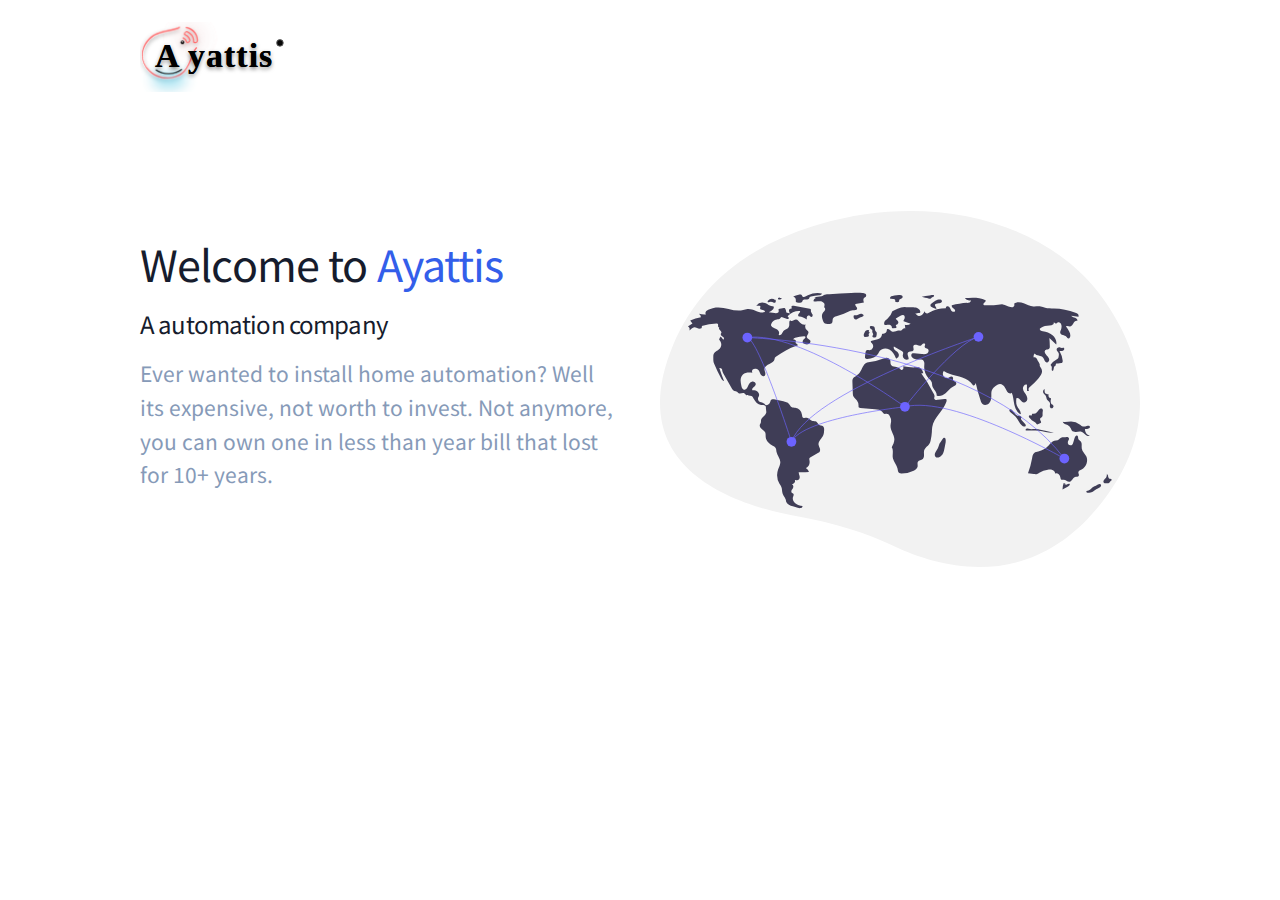
==== index.html @ 1de7b739 "reset" ====
<!DOCTYPE html>
<html lang="en">

<head>
    <meta charset="UTF-8">
    <meta name="viewport"
          content="width=device-width, initial-scale=1, shrink-to-fit=no">
    <link href="https://fonts.googleapis.com/css?family=Noto+Sans+SC&display=swap"
          rel="stylesheet">
    <link rel="stylesheet"
          href="./styles/bootstrap.min.css">
    <link rel="stylesheet"
          href="./styles/ayattis.css">
    <link rel="stylesheet"
          href="./styles/styles.css">
    <title>Ayattis, A automation company</title>
</head>

<body data-ayattis-easing="ease-out-quad"
      data-ayattis-duration="700"
      data-ayattis-delay="0">
    <nav class="navbar navbar-light bg-transperent">
        <div class="container">
            <a class="navbar-brand"
               href="#">
                <img src="./images/logo.svg"
                     width="170"
                     height="70"
                     class="d-inline-block align-top"
                     alt="Ayattis">
            </a>
        </div>
    </nav>
    <section class="pt-4 pt-md-11">
        <section class="container">
            <section class="row align-items-center">
                <div class="col-12 col-md-5 col-lg-6">
                    <h2 class="card-title display-4 text-center text-md-left">Welcome to <span
                              class="text-primary">Ayattis</span> <br>
                        <small style="font-size: 1.5rem;">A automation company</small>
                    </h2>
                    <p class="lead text-center text-md-left text-muted mb-6 mb-lg-8">
                        Ever wanted to install home automation? Well its expensive, not worth to invest. Not anymore,
                        you can own one in less than year bill that lost for 10+ years.
                    </p>
                </div>
                <div class="col-12 col-md-7 col-lg-6 ayattis-init ayattis-animate">
                    <img src="./images/connected.svg"
                         class="img-fluid mw-md-150 mw-lg-130 mb-6 mb-md-0 ayattis-init ayattis-animate thermostat">
                </div>
            </section>
        </section>
    </section>

</body>

</html>
---- styles/ayattis.css ----
[data-ayattis][data-ayattis][data-ayattis-duration="50"],
body[data-ayattis-duration="50"] [data-ayattis] {
    transition-duration: 50ms
}

[data-ayattis][data-ayattis][data-ayattis-delay="50"],
body[data-ayattis-delay="50"] [data-ayattis] {
    transition-delay: 0s
}

[data-ayattis][data-ayattis][data-ayattis-delay="50"].ayattis-animate,
body[data-ayattis-delay="50"] [data-ayattis].ayattis-animate {
    transition-delay: 50ms
}

[data-ayattis][data-ayattis][data-ayattis-duration="100"],
body[data-ayattis-duration="100"] [data-ayattis] {
    transition-duration: .1s
}

[data-ayattis][data-ayattis][data-ayattis-delay="100"],
body[data-ayattis-delay="100"] [data-ayattis] {
    transition-delay: 0s
}

[data-ayattis][data-ayattis][data-ayattis-delay="100"].ayattis-animate,
body[data-ayattis-delay="100"] [data-ayattis].ayattis-animate {
    transition-delay: .1s
}

[data-ayattis][data-ayattis][data-ayattis-duration="150"],
body[data-ayattis-duration="150"] [data-ayattis] {
    transition-duration: .15s
}

[data-ayattis][data-ayattis][data-ayattis-delay="150"],
body[data-ayattis-delay="150"] [data-ayattis] {
    transition-delay: 0s
}

[data-ayattis][data-ayattis][data-ayattis-delay="150"].ayattis-animate,
body[data-ayattis-delay="150"] [data-ayattis].ayattis-animate {
    transition-delay: .15s
}

[data-ayattis][data-ayattis][data-ayattis-duration="200"],
body[data-ayattis-duration="200"] [data-ayattis] {
    transition-duration: .2s
}

[data-ayattis][data-ayattis][data-ayattis-delay="200"],
body[data-ayattis-delay="200"] [data-ayattis] {
    transition-delay: 0s
}

[data-ayattis][data-ayattis][data-ayattis-delay="200"].ayattis-animate,
body[data-ayattis-delay="200"] [data-ayattis].ayattis-animate {
    transition-delay: .2s
}

[data-ayattis][data-ayattis][data-ayattis-duration="250"],
body[data-ayattis-duration="250"] [data-ayattis] {
    transition-duration: .25s
}

[data-ayattis][data-ayattis][data-ayattis-delay="250"],
body[data-ayattis-delay="250"] [data-ayattis] {
    transition-delay: 0s
}

[data-ayattis][data-ayattis][data-ayattis-delay="250"].ayattis-animate,
body[data-ayattis-delay="250"] [data-ayattis].ayattis-animate {
    transition-delay: .25s
}

[data-ayattis][data-ayattis][data-ayattis-duration="300"],
body[data-ayattis-duration="300"] [data-ayattis] {
    transition-duration: .3s
}

[data-ayattis][data-ayattis][data-ayattis-delay="300"],
body[data-ayattis-delay="300"] [data-ayattis] {
    transition-delay: 0s
}

[data-ayattis][data-ayattis][data-ayattis-delay="300"].ayattis-animate,
body[data-ayattis-delay="300"] [data-ayattis].ayattis-animate {
    transition-delay: .3s
}

[data-ayattis][data-ayattis][data-ayattis-duration="350"],
body[data-ayattis-duration="350"] [data-ayattis] {
    transition-duration: .35s
}

[data-ayattis][data-ayattis][data-ayattis-delay="350"],
body[data-ayattis-delay="350"] [data-ayattis] {
    transition-delay: 0s
}

[data-ayattis][data-ayattis][data-ayattis-delay="350"].ayattis-animate,
body[data-ayattis-delay="350"] [data-ayattis].ayattis-animate {
    transition-delay: .35s
}

[data-ayattis][data-ayattis][data-ayattis-duration="400"],
body[data-ayattis-duration="400"] [data-ayattis] {
    transition-duration: .4s
}

[data-ayattis][data-ayattis][data-ayattis-delay="400"],
body[data-ayattis-delay="400"] [data-ayattis] {
    transition-delay: 0s
}

[data-ayattis][data-ayattis][data-ayattis-delay="400"].ayattis-animate,
body[data-ayattis-delay="400"] [data-ayattis].ayattis-animate {
    transition-delay: .4s
}

[data-ayattis][data-ayattis][data-ayattis-duration="450"],
body[data-ayattis-duration="450"] [data-ayattis] {
    transition-duration: .45s
}

[data-ayattis][data-ayattis][data-ayattis-delay="450"],
body[data-ayattis-delay="450"] [data-ayattis] {
    transition-delay: 0s
}

[data-ayattis][data-ayattis][data-ayattis-delay="450"].ayattis-animate,
body[data-ayattis-delay="450"] [data-ayattis].ayattis-animate {
    transition-delay: .45s
}

[data-ayattis][data-ayattis][data-ayattis-duration="500"],
body[data-ayattis-duration="500"] [data-ayattis] {
    transition-duration: .5s
}

[data-ayattis][data-ayattis][data-ayattis-delay="500"],
body[data-ayattis-delay="500"] [data-ayattis] {
    transition-delay: 0s
}

[data-ayattis][data-ayattis][data-ayattis-delay="500"].ayattis-animate,
body[data-ayattis-delay="500"] [data-ayattis].ayattis-animate {
    transition-delay: .5s
}

[data-ayattis][data-ayattis][data-ayattis-duration="550"],
body[data-ayattis-duration="550"] [data-ayattis] {
    transition-duration: .55s
}

[data-ayattis][data-ayattis][data-ayattis-delay="550"],
body[data-ayattis-delay="550"] [data-ayattis] {
    transition-delay: 0s
}

[data-ayattis][data-ayattis][data-ayattis-delay="550"].ayattis-animate,
body[data-ayattis-delay="550"] [data-ayattis].ayattis-animate {
    transition-delay: .55s
}

[data-ayattis][data-ayattis][data-ayattis-duration="600"],
body[data-ayattis-duration="600"] [data-ayattis] {
    transition-duration: .6s
}

[data-ayattis][data-ayattis][data-ayattis-delay="600"],
body[data-ayattis-delay="600"] [data-ayattis] {
    transition-delay: 0s
}

[data-ayattis][data-ayattis][data-ayattis-delay="600"].ayattis-animate,
body[data-ayattis-delay="600"] [data-ayattis].ayattis-animate {
    transition-delay: .6s
}

[data-ayattis][data-ayattis][data-ayattis-duration="650"],
body[data-ayattis-duration="650"] [data-ayattis] {
    transition-duration: .65s
}

[data-ayattis][data-ayattis][data-ayattis-delay="650"],
body[data-ayattis-delay="650"] [data-ayattis] {
    transition-delay: 0s
}

[data-ayattis][data-ayattis][data-ayattis-delay="650"].ayattis-animate,
body[data-ayattis-delay="650"] [data-ayattis].ayattis-animate {
    transition-delay: .65s
}

[data-ayattis][data-ayattis][data-ayattis-duration="700"],
body[data-ayattis-duration="700"] [data-ayattis] {
    transition-duration: .7s
}

[data-ayattis][data-ayattis][data-ayattis-delay="700"],
body[data-ayattis-delay="700"] [data-ayattis] {
    transition-delay: 0s
}

[data-ayattis][data-ayattis][data-ayattis-delay="700"].ayattis-animate,
body[data-ayattis-delay="700"] [data-ayattis].ayattis-animate {
    transition-delay: .7s
}

[data-ayattis][data-ayattis][data-ayattis-duration="750"],
body[data-ayattis-duration="750"] [data-ayattis] {
    transition-duration: .75s
}

[data-ayattis][data-ayattis][data-ayattis-delay="750"],
body[data-ayattis-delay="750"] [data-ayattis] {
    transition-delay: 0s
}

[data-ayattis][data-ayattis][data-ayattis-delay="750"].ayattis-animate,
body[data-ayattis-delay="750"] [data-ayattis].ayattis-animate {
    transition-delay: .75s
}

[data-ayattis][data-ayattis][data-ayattis-duration="800"],
body[data-ayattis-duration="800"] [data-ayattis] {
    transition-duration: .8s
}

[data-ayattis][data-ayattis][data-ayattis-delay="800"],
body[data-ayattis-delay="800"] [data-ayattis] {
    transition-delay: 0s
}

[data-ayattis][data-ayattis][data-ayattis-delay="800"].ayattis-animate,
body[data-ayattis-delay="800"] [data-ayattis].ayattis-animate {
    transition-delay: .8s
}

[data-ayattis][data-ayattis][data-ayattis-duration="850"],
body[data-ayattis-duration="850"] [data-ayattis] {
    transition-duration: .85s
}

[data-ayattis][data-ayattis][data-ayattis-delay="850"],
body[data-ayattis-delay="850"] [data-ayattis] {
    transition-delay: 0s
}

[data-ayattis][data-ayattis][data-ayattis-delay="850"].ayattis-animate,
body[data-ayattis-delay="850"] [data-ayattis].ayattis-animate {
    transition-delay: .85s
}

[data-ayattis][data-ayattis][data-ayattis-duration="900"],
body[data-ayattis-duration="900"] [data-ayattis] {
    transition-duration: .9s
}

[data-ayattis][data-ayattis][data-ayattis-delay="900"],
body[data-ayattis-delay="900"] [data-ayattis] {
    transition-delay: 0s
}

[data-ayattis][data-ayattis][data-ayattis-delay="900"].ayattis-animate,
body[data-ayattis-delay="900"] [data-ayattis].ayattis-animate {
    transition-delay: .9s
}

[data-ayattis][data-ayattis][data-ayattis-duration="950"],
body[data-ayattis-duration="950"] [data-ayattis] {
    transition-duration: .95s
}

[data-ayattis][data-ayattis][data-ayattis-delay="950"],
body[data-ayattis-delay="950"] [data-ayattis] {
    transition-delay: 0s
}

[data-ayattis][data-ayattis][data-ayattis-delay="950"].ayattis-animate,
body[data-ayattis-delay="950"] [data-ayattis].ayattis-animate {
    transition-delay: .95s
}

[data-ayattis][data-ayattis][data-ayattis-duration="1000"],
body[data-ayattis-duration="1000"] [data-ayattis] {
    transition-duration: 1s
}

[data-ayattis][data-ayattis][data-ayattis-delay="1000"],
body[data-ayattis-delay="1000"] [data-ayattis] {
    transition-delay: 0s
}

[data-ayattis][data-ayattis][data-ayattis-delay="1000"].ayattis-animate,
body[data-ayattis-delay="1000"] [data-ayattis].ayattis-animate {
    transition-delay: 1s
}

[data-ayattis][data-ayattis][data-ayattis-duration="1050"],
body[data-ayattis-duration="1050"] [data-ayattis] {
    transition-duration: 1.05s
}

[data-ayattis][data-ayattis][data-ayattis-delay="1050"],
body[data-ayattis-delay="1050"] [data-ayattis] {
    transition-delay: 0s
}

[data-ayattis][data-ayattis][data-ayattis-delay="1050"].ayattis-animate,
body[data-ayattis-delay="1050"] [data-ayattis].ayattis-animate {
    transition-delay: 1.05s
}

[data-ayattis][data-ayattis][data-ayattis-duration="1100"],
body[data-ayattis-duration="1100"] [data-ayattis] {
    transition-duration: 1.1s
}

[data-ayattis][data-ayattis][data-ayattis-delay="1100"],
body[data-ayattis-delay="1100"] [data-ayattis] {
    transition-delay: 0s
}

[data-ayattis][data-ayattis][data-ayattis-delay="1100"].ayattis-animate,
body[data-ayattis-delay="1100"] [data-ayattis].ayattis-animate {
    transition-delay: 1.1s
}

[data-ayattis][data-ayattis][data-ayattis-duration="1150"],
body[data-ayattis-duration="1150"] [data-ayattis] {
    transition-duration: 1.15s
}

[data-ayattis][data-ayattis][data-ayattis-delay="1150"],
body[data-ayattis-delay="1150"] [data-ayattis] {
    transition-delay: 0s
}

[data-ayattis][data-ayattis][data-ayattis-delay="1150"].ayattis-animate,
body[data-ayattis-delay="1150"] [data-ayattis].ayattis-animate {
    transition-delay: 1.15s
}

[data-ayattis][data-ayattis][data-ayattis-duration="1200"],
body[data-ayattis-duration="1200"] [data-ayattis] {
    transition-duration: 1.2s
}

[data-ayattis][data-ayattis][data-ayattis-delay="1200"],
body[data-ayattis-delay="1200"] [data-ayattis] {
    transition-delay: 0s
}

[data-ayattis][data-ayattis][data-ayattis-delay="1200"].ayattis-animate,
body[data-ayattis-delay="1200"] [data-ayattis].ayattis-animate {
    transition-delay: 1.2s
}

[data-ayattis][data-ayattis][data-ayattis-duration="1250"],
body[data-ayattis-duration="1250"] [data-ayattis] {
    transition-duration: 1.25s
}

[data-ayattis][data-ayattis][data-ayattis-delay="1250"],
body[data-ayattis-delay="1250"] [data-ayattis] {
    transition-delay: 0s
}

[data-ayattis][data-ayattis][data-ayattis-delay="1250"].ayattis-animate,
body[data-ayattis-delay="1250"] [data-ayattis].ayattis-animate {
    transition-delay: 1.25s
}

[data-ayattis][data-ayattis][data-ayattis-duration="1300"],
body[data-ayattis-duration="1300"] [data-ayattis] {
    transition-duration: 1.3s
}

[data-ayattis][data-ayattis][data-ayattis-delay="1300"],
body[data-ayattis-delay="1300"] [data-ayattis] {
    transition-delay: 0s
}

[data-ayattis][data-ayattis][data-ayattis-delay="1300"].ayattis-animate,
body[data-ayattis-delay="1300"] [data-ayattis].ayattis-animate {
    transition-delay: 1.3s
}

[data-ayattis][data-ayattis][data-ayattis-duration="1350"],
body[data-ayattis-duration="1350"] [data-ayattis] {
    transition-duration: 1.35s
}

[data-ayattis][data-ayattis][data-ayattis-delay="1350"],
body[data-ayattis-delay="1350"] [data-ayattis] {
    transition-delay: 0s
}

[data-ayattis][data-ayattis][data-ayattis-delay="1350"].ayattis-animate,
body[data-ayattis-delay="1350"] [data-ayattis].ayattis-animate {
    transition-delay: 1.35s
}

[data-ayattis][data-ayattis][data-ayattis-duration="1400"],
body[data-ayattis-duration="1400"] [data-ayattis] {
    transition-duration: 1.4s
}

[data-ayattis][data-ayattis][data-ayattis-delay="1400"],
body[data-ayattis-delay="1400"] [data-ayattis] {
    transition-delay: 0s
}

[data-ayattis][data-ayattis][data-ayattis-delay="1400"].ayattis-animate,
body[data-ayattis-delay="1400"] [data-ayattis].ayattis-animate {
    transition-delay: 1.4s
}

[data-ayattis][data-ayattis][data-ayattis-duration="1450"],
body[data-ayattis-duration="1450"] [data-ayattis] {
    transition-duration: 1.45s
}

[data-ayattis][data-ayattis][data-ayattis-delay="1450"],
body[data-ayattis-delay="1450"] [data-ayattis] {
    transition-delay: 0s
}

[data-ayattis][data-ayattis][data-ayattis-delay="1450"].ayattis-animate,
body[data-ayattis-delay="1450"] [data-ayattis].ayattis-animate {
    transition-delay: 1.45s
}

[data-ayattis][data-ayattis][data-ayattis-duration="1500"],
body[data-ayattis-duration="1500"] [data-ayattis] {
    transition-duration: 1.5s
}

[data-ayattis][data-ayattis][data-ayattis-delay="1500"],
body[data-ayattis-delay="1500"] [data-ayattis] {
    transition-delay: 0s
}

[data-ayattis][data-ayattis][data-ayattis-delay="1500"].ayattis-animate,
body[data-ayattis-delay="1500"] [data-ayattis].ayattis-animate {
    transition-delay: 1.5s
}

[data-ayattis][data-ayattis][data-ayattis-duration="1550"],
body[data-ayattis-duration="1550"] [data-ayattis] {
    transition-duration: 1.55s
}

[data-ayattis][data-ayattis][data-ayattis-delay="1550"],
body[data-ayattis-delay="1550"] [data-ayattis] {
    transition-delay: 0s
}

[data-ayattis][data-ayattis][data-ayattis-delay="1550"].ayattis-animate,
body[data-ayattis-delay="1550"] [data-ayattis].ayattis-animate {
    transition-delay: 1.55s
}

[data-ayattis][data-ayattis][data-ayattis-duration="1600"],
body[data-ayattis-duration="1600"] [data-ayattis] {
    transition-duration: 1.6s
}

[data-ayattis][data-ayattis][data-ayattis-delay="1600"],
body[data-ayattis-delay="1600"] [data-ayattis] {
    transition-delay: 0s
}

[data-ayattis][data-ayattis][data-ayattis-delay="1600"].ayattis-animate,
body[data-ayattis-delay="1600"] [data-ayattis].ayattis-animate {
    transition-delay: 1.6s
}

[data-ayattis][data-ayattis][data-ayattis-duration="1650"],
body[data-ayattis-duration="1650"] [data-ayattis] {
    transition-duration: 1.65s
}

[data-ayattis][data-ayattis][data-ayattis-delay="1650"],
body[data-ayattis-delay="1650"] [data-ayattis] {
    transition-delay: 0s
}

[data-ayattis][data-ayattis][data-ayattis-delay="1650"].ayattis-animate,
body[data-ayattis-delay="1650"] [data-ayattis].ayattis-animate {
    transition-delay: 1.65s
}

[data-ayattis][data-ayattis][data-ayattis-duration="1700"],
body[data-ayattis-duration="1700"] [data-ayattis] {
    transition-duration: 1.7s
}

[data-ayattis][data-ayattis][data-ayattis-delay="1700"],
body[data-ayattis-delay="1700"] [data-ayattis] {
    transition-delay: 0s
}

[data-ayattis][data-ayattis][data-ayattis-delay="1700"].ayattis-animate,
body[data-ayattis-delay="1700"] [data-ayattis].ayattis-animate {
    transition-delay: 1.7s
}

[data-ayattis][data-ayattis][data-ayattis-duration="1750"],
body[data-ayattis-duration="1750"] [data-ayattis] {
    transition-duration: 1.75s
}

[data-ayattis][data-ayattis][data-ayattis-delay="1750"],
body[data-ayattis-delay="1750"] [data-ayattis] {
    transition-delay: 0s
}

[data-ayattis][data-ayattis][data-ayattis-delay="1750"].ayattis-animate,
body[data-ayattis-delay="1750"] [data-ayattis].ayattis-animate {
    transition-delay: 1.75s
}

[data-ayattis][data-ayattis][data-ayattis-duration="1800"],
body[data-ayattis-duration="1800"] [data-ayattis] {
    transition-duration: 1.8s
}

[data-ayattis][data-ayattis][data-ayattis-delay="1800"],
body[data-ayattis-delay="1800"] [data-ayattis] {
    transition-delay: 0s
}

[data-ayattis][data-ayattis][data-ayattis-delay="1800"].ayattis-animate,
body[data-ayattis-delay="1800"] [data-ayattis].ayattis-animate {
    transition-delay: 1.8s
}

[data-ayattis][data-ayattis][data-ayattis-duration="1850"],
body[data-ayattis-duration="1850"] [data-ayattis] {
    transition-duration: 1.85s
}

[data-ayattis][data-ayattis][data-ayattis-delay="1850"],
body[data-ayattis-delay="1850"] [data-ayattis] {
    transition-delay: 0s
}

[data-ayattis][data-ayattis][data-ayattis-delay="1850"].ayattis-animate,
body[data-ayattis-delay="1850"] [data-ayattis].ayattis-animate {
    transition-delay: 1.85s
}

[data-ayattis][data-ayattis][data-ayattis-duration="1900"],
body[data-ayattis-duration="1900"] [data-ayattis] {
    transition-duration: 1.9s
}

[data-ayattis][data-ayattis][data-ayattis-delay="1900"],
body[data-ayattis-delay="1900"] [data-ayattis] {
    transition-delay: 0s
}

[data-ayattis][data-ayattis][data-ayattis-delay="1900"].ayattis-animate,
body[data-ayattis-delay="1900"] [data-ayattis].ayattis-animate {
    transition-delay: 1.9s
}

[data-ayattis][data-ayattis][data-ayattis-duration="1950"],
body[data-ayattis-duration="1950"] [data-ayattis] {
    transition-duration: 1.95s
}

[data-ayattis][data-ayattis][data-ayattis-delay="1950"],
body[data-ayattis-delay="1950"] [data-ayattis] {
    transition-delay: 0s
}

[data-ayattis][data-ayattis][data-ayattis-delay="1950"].ayattis-animate,
body[data-ayattis-delay="1950"] [data-ayattis].ayattis-animate {
    transition-delay: 1.95s
}

[data-ayattis][data-ayattis][data-ayattis-duration="2000"],
body[data-ayattis-duration="2000"] [data-ayattis] {
    transition-duration: 2s
}

[data-ayattis][data-ayattis][data-ayattis-delay="2000"],
body[data-ayattis-delay="2000"] [data-ayattis] {
    transition-delay: 0s
}

[data-ayattis][data-ayattis][data-ayattis-delay="2000"].ayattis-animate,
body[data-ayattis-delay="2000"] [data-ayattis].ayattis-animate {
    transition-delay: 2s
}

[data-ayattis][data-ayattis][data-ayattis-duration="2050"],
body[data-ayattis-duration="2050"] [data-ayattis] {
    transition-duration: 2.05s
}

[data-ayattis][data-ayattis][data-ayattis-delay="2050"],
body[data-ayattis-delay="2050"] [data-ayattis] {
    transition-delay: 0s
}

[data-ayattis][data-ayattis][data-ayattis-delay="2050"].ayattis-animate,
body[data-ayattis-delay="2050"] [data-ayattis].ayattis-animate {
    transition-delay: 2.05s
}

[data-ayattis][data-ayattis][data-ayattis-duration="2100"],
body[data-ayattis-duration="2100"] [data-ayattis] {
    transition-duration: 2.1s
}

[data-ayattis][data-ayattis][data-ayattis-delay="2100"],
body[data-ayattis-delay="2100"] [data-ayattis] {
    transition-delay: 0s
}

[data-ayattis][data-ayattis][data-ayattis-delay="2100"].ayattis-animate,
body[data-ayattis-delay="2100"] [data-ayattis].ayattis-animate {
    transition-delay: 2.1s
}

[data-ayattis][data-ayattis][data-ayattis-duration="2150"],
body[data-ayattis-duration="2150"] [data-ayattis] {
    transition-duration: 2.15s
}

[data-ayattis][data-ayattis][data-ayattis-delay="2150"],
body[data-ayattis-delay="2150"] [data-ayattis] {
    transition-delay: 0s
}

[data-ayattis][data-ayattis][data-ayattis-delay="2150"].ayattis-animate,
body[data-ayattis-delay="2150"] [data-ayattis].ayattis-animate {
    transition-delay: 2.15s
}

[data-ayattis][data-ayattis][data-ayattis-duration="2200"],
body[data-ayattis-duration="2200"] [data-ayattis] {
    transition-duration: 2.2s
}

[data-ayattis][data-ayattis][data-ayattis-delay="2200"],
body[data-ayattis-delay="2200"] [data-ayattis] {
    transition-delay: 0s
}

[data-ayattis][data-ayattis][data-ayattis-delay="2200"].ayattis-animate,
body[data-ayattis-delay="2200"] [data-ayattis].ayattis-animate {
    transition-delay: 2.2s
}

[data-ayattis][data-ayattis][data-ayattis-duration="2250"],
body[data-ayattis-duration="2250"] [data-ayattis] {
    transition-duration: 2.25s
}

[data-ayattis][data-ayattis][data-ayattis-delay="2250"],
body[data-ayattis-delay="2250"] [data-ayattis] {
    transition-delay: 0s
}

[data-ayattis][data-ayattis][data-ayattis-delay="2250"].ayattis-animate,
body[data-ayattis-delay="2250"] [data-ayattis].ayattis-animate {
    transition-delay: 2.25s
}

[data-ayattis][data-ayattis][data-ayattis-duration="2300"],
body[data-ayattis-duration="2300"] [data-ayattis] {
    transition-duration: 2.3s
}

[data-ayattis][data-ayattis][data-ayattis-delay="2300"],
body[data-ayattis-delay="2300"] [data-ayattis] {
    transition-delay: 0s
}

[data-ayattis][data-ayattis][data-ayattis-delay="2300"].ayattis-animate,
body[data-ayattis-delay="2300"] [data-ayattis].ayattis-animate {
    transition-delay: 2.3s
}

[data-ayattis][data-ayattis][data-ayattis-duration="2350"],
body[data-ayattis-duration="2350"] [data-ayattis] {
    transition-duration: 2.35s
}

[data-ayattis][data-ayattis][data-ayattis-delay="2350"],
body[data-ayattis-delay="2350"] [data-ayattis] {
    transition-delay: 0s
}

[data-ayattis][data-ayattis][data-ayattis-delay="2350"].ayattis-animate,
body[data-ayattis-delay="2350"] [data-ayattis].ayattis-animate {
    transition-delay: 2.35s
}

[data-ayattis][data-ayattis][data-ayattis-duration="2400"],
body[data-ayattis-duration="2400"] [data-ayattis] {
    transition-duration: 2.4s
}

[data-ayattis][data-ayattis][data-ayattis-delay="2400"],
body[data-ayattis-delay="2400"] [data-ayattis] {
    transition-delay: 0s
}

[data-ayattis][data-ayattis][data-ayattis-delay="2400"].ayattis-animate,
body[data-ayattis-delay="2400"] [data-ayattis].ayattis-animate {
    transition-delay: 2.4s
}

[data-ayattis][data-ayattis][data-ayattis-duration="2450"],
body[data-ayattis-duration="2450"] [data-ayattis] {
    transition-duration: 2.45s
}

[data-ayattis][data-ayattis][data-ayattis-delay="2450"],
body[data-ayattis-delay="2450"] [data-ayattis] {
    transition-delay: 0s
}

[data-ayattis][data-ayattis][data-ayattis-delay="2450"].ayattis-animate,
body[data-ayattis-delay="2450"] [data-ayattis].ayattis-animate {
    transition-delay: 2.45s
}

[data-ayattis][data-ayattis][data-ayattis-duration="2500"],
body[data-ayattis-duration="2500"] [data-ayattis] {
    transition-duration: 2.5s
}

[data-ayattis][data-ayattis][data-ayattis-delay="2500"],
body[data-ayattis-delay="2500"] [data-ayattis] {
    transition-delay: 0s
}

[data-ayattis][data-ayattis][data-ayattis-delay="2500"].ayattis-animate,
body[data-ayattis-delay="2500"] [data-ayattis].ayattis-animate {
    transition-delay: 2.5s
}

[data-ayattis][data-ayattis][data-ayattis-duration="2550"],
body[data-ayattis-duration="2550"] [data-ayattis] {
    transition-duration: 2.55s
}

[data-ayattis][data-ayattis][data-ayattis-delay="2550"],
body[data-ayattis-delay="2550"] [data-ayattis] {
    transition-delay: 0s
}

[data-ayattis][data-ayattis][data-ayattis-delay="2550"].ayattis-animate,
body[data-ayattis-delay="2550"] [data-ayattis].ayattis-animate {
    transition-delay: 2.55s
}

[data-ayattis][data-ayattis][data-ayattis-duration="2600"],
body[data-ayattis-duration="2600"] [data-ayattis] {
    transition-duration: 2.6s
}

[data-ayattis][data-ayattis][data-ayattis-delay="2600"],
body[data-ayattis-delay="2600"] [data-ayattis] {
    transition-delay: 0s
}

[data-ayattis][data-ayattis][data-ayattis-delay="2600"].ayattis-animate,
body[data-ayattis-delay="2600"] [data-ayattis].ayattis-animate {
    transition-delay: 2.6s
}

[data-ayattis][data-ayattis][data-ayattis-duration="2650"],
body[data-ayattis-duration="2650"] [data-ayattis] {
    transition-duration: 2.65s
}

[data-ayattis][data-ayattis][data-ayattis-delay="2650"],
body[data-ayattis-delay="2650"] [data-ayattis] {
    transition-delay: 0s
}

[data-ayattis][data-ayattis][data-ayattis-delay="2650"].ayattis-animate,
body[data-ayattis-delay="2650"] [data-ayattis].ayattis-animate {
    transition-delay: 2.65s
}

[data-ayattis][data-ayattis][data-ayattis-duration="2700"],
body[data-ayattis-duration="2700"] [data-ayattis] {
    transition-duration: 2.7s
}

[data-ayattis][data-ayattis][data-ayattis-delay="2700"],
body[data-ayattis-delay="2700"] [data-ayattis] {
    transition-delay: 0s
}

[data-ayattis][data-ayattis][data-ayattis-delay="2700"].ayattis-animate,
body[data-ayattis-delay="2700"] [data-ayattis].ayattis-animate {
    transition-delay: 2.7s
}

[data-ayattis][data-ayattis][data-ayattis-duration="2750"],
body[data-ayattis-duration="2750"] [data-ayattis] {
    transition-duration: 2.75s
}

[data-ayattis][data-ayattis][data-ayattis-delay="2750"],
body[data-ayattis-delay="2750"] [data-ayattis] {
    transition-delay: 0s
}

[data-ayattis][data-ayattis][data-ayattis-delay="2750"].ayattis-animate,
body[data-ayattis-delay="2750"] [data-ayattis].ayattis-animate {
    transition-delay: 2.75s
}

[data-ayattis][data-ayattis][data-ayattis-duration="2800"],
body[data-ayattis-duration="2800"] [data-ayattis] {
    transition-duration: 2.8s
}

[data-ayattis][data-ayattis][data-ayattis-delay="2800"],
body[data-ayattis-delay="2800"] [data-ayattis] {
    transition-delay: 0s
}

[data-ayattis][data-ayattis][data-ayattis-delay="2800"].ayattis-animate,
body[data-ayattis-delay="2800"] [data-ayattis].ayattis-animate {
    transition-delay: 2.8s
}

[data-ayattis][data-ayattis][data-ayattis-duration="2850"],
body[data-ayattis-duration="2850"] [data-ayattis] {
    transition-duration: 2.85s
}

[data-ayattis][data-ayattis][data-ayattis-delay="2850"],
body[data-ayattis-delay="2850"] [data-ayattis] {
    transition-delay: 0s
}

[data-ayattis][data-ayattis][data-ayattis-delay="2850"].ayattis-animate,
body[data-ayattis-delay="2850"] [data-ayattis].ayattis-animate {
    transition-delay: 2.85s
}

[data-ayattis][data-ayattis][data-ayattis-duration="2900"],
body[data-ayattis-duration="2900"] [data-ayattis] {
    transition-duration: 2.9s
}

[data-ayattis][data-ayattis][data-ayattis-delay="2900"],
body[data-ayattis-delay="2900"] [data-ayattis] {
    transition-delay: 0s
}

[data-ayattis][data-ayattis][data-ayattis-delay="2900"].ayattis-animate,
body[data-ayattis-delay="2900"] [data-ayattis].ayattis-animate {
    transition-delay: 2.9s
}

[data-ayattis][data-ayattis][data-ayattis-duration="2950"],
body[data-ayattis-duration="2950"] [data-ayattis] {
    transition-duration: 2.95s
}

[data-ayattis][data-ayattis][data-ayattis-delay="2950"],
body[data-ayattis-delay="2950"] [data-ayattis] {
    transition-delay: 0s
}

[data-ayattis][data-ayattis][data-ayattis-delay="2950"].ayattis-animate,
body[data-ayattis-delay="2950"] [data-ayattis].ayattis-animate {
    transition-delay: 2.95s
}

[data-ayattis][data-ayattis][data-ayattis-duration="3000"],
body[data-ayattis-duration="3000"] [data-ayattis] {
    transition-duration: 3s
}

[data-ayattis][data-ayattis][data-ayattis-delay="3000"],
body[data-ayattis-delay="3000"] [data-ayattis] {
    transition-delay: 0s
}

[data-ayattis][data-ayattis][data-ayattis-delay="3000"].ayattis-animate,
body[data-ayattis-delay="3000"] [data-ayattis].ayattis-animate {
    transition-delay: 3s
}

[data-ayattis] {
    pointer-events: none
}

[data-ayattis].ayattis-animate {
    pointer-events: auto
}

[data-ayattis][data-ayattis][data-ayattis-easing=linear],
body[data-ayattis-easing=linear] [data-ayattis] {
    transition-timing-function: cubic-bezier(.25, .25, .75, .75)
}

[data-ayattis][data-ayattis][data-ayattis-easing=ease],
body[data-ayattis-easing=ease] [data-ayattis] {
    transition-timing-function: ease
}

[data-ayattis][data-ayattis][data-ayattis-easing=ease-in],
body[data-ayattis-easing=ease-in] [data-ayattis] {
    transition-timing-function: ease-in
}

[data-ayattis][data-ayattis][data-ayattis-easing=ease-out],
body[data-ayattis-easing=ease-out] [data-ayattis] {
    transition-timing-function: ease-out
}

[data-ayattis][data-ayattis][data-ayattis-easing=ease-in-out],
body[data-ayattis-easing=ease-in-out] [data-ayattis] {
    transition-timing-function: ease-in-out
}

[data-ayattis][data-ayattis][data-ayattis-easing=ease-in-back],
body[data-ayattis-easing=ease-in-back] [data-ayattis] {
    transition-timing-function: cubic-bezier(.6, -.28, .735, .045)
}

[data-ayattis][data-ayattis][data-ayattis-easing=ease-out-back],
body[data-ayattis-easing=ease-out-back] [data-ayattis] {
    transition-timing-function: cubic-bezier(.175, .885, .32, 1.275)
}

[data-ayattis][data-ayattis][data-ayattis-easing=ease-in-out-back],
body[data-ayattis-easing=ease-in-out-back] [data-ayattis] {
    transition-timing-function: cubic-bezier(.68, -.55, .265, 1.55)
}

[data-ayattis][data-ayattis][data-ayattis-easing=ease-in-sine],
body[data-ayattis-easing=ease-in-sine] [data-ayattis] {
    transition-timing-function: cubic-bezier(.47, 0, .745, .715)
}

[data-ayattis][data-ayattis][data-ayattis-easing=ease-out-sine],
body[data-ayattis-easing=ease-out-sine] [data-ayattis] {
    transition-timing-function: cubic-bezier(.39, .575, .565, 1)
}

[data-ayattis][data-ayattis][data-ayattis-easing=ease-in-out-sine],
body[data-ayattis-easing=ease-in-out-sine] [data-ayattis] {
    transition-timing-function: cubic-bezier(.445, .05, .55, .95)
}

[data-ayattis][data-ayattis][data-ayattis-easing=ease-in-quad],
body[data-ayattis-easing=ease-in-quad] [data-ayattis] {
    transition-timing-function: cubic-bezier(.55, .085, .68, .53)
}

[data-ayattis][data-ayattis][data-ayattis-easing=ease-out-quad],
body[data-ayattis-easing=ease-out-quad] [data-ayattis] {
    transition-timing-function: cubic-bezier(.25, .46, .45, .94)
}

[data-ayattis][data-ayattis][data-ayattis-easing=ease-in-out-quad],
body[data-ayattis-easing=ease-in-out-quad] [data-ayattis] {
    transition-timing-function: cubic-bezier(.455, .03, .515, .955)
}

[data-ayattis][data-ayattis][data-ayattis-easing=ease-in-cubic],
body[data-ayattis-easing=ease-in-cubic] [data-ayattis] {
    transition-timing-function: cubic-bezier(.55, .085, .68, .53)
}

[data-ayattis][data-ayattis][data-ayattis-easing=ease-out-cubic],
body[data-ayattis-easing=ease-out-cubic] [data-ayattis] {
    transition-timing-function: cubic-bezier(.25, .46, .45, .94)
}

[data-ayattis][data-ayattis][data-ayattis-easing=ease-in-out-cubic],
body[data-ayattis-easing=ease-in-out-cubic] [data-ayattis] {
    transition-timing-function: cubic-bezier(.455, .03, .515, .955)
}

[data-ayattis][data-ayattis][data-ayattis-easing=ease-in-quart],
body[data-ayattis-easing=ease-in-quart] [data-ayattis] {
    transition-timing-function: cubic-bezier(.55, .085, .68, .53)
}

[data-ayattis][data-ayattis][data-ayattis-easing=ease-out-quart],
body[data-ayattis-easing=ease-out-quart] [data-ayattis] {
    transition-timing-function: cubic-bezier(.25, .46, .45, .94)
}

[data-ayattis][data-ayattis][data-ayattis-easing=ease-in-out-quart],
body[data-ayattis-easing=ease-in-out-quart] [data-ayattis] {
    transition-timing-function: cubic-bezier(.455, .03, .515, .955)
}

@media screen {
    html:not(.no-js) [data-ayattis^=fade][data-ayattis^=fade] {
        opacity: 0;
        transition-property: opacity, -webkit-transform;
        transition-property: opacity, transform;
        transition-property: opacity, transform, -webkit-transform
    }

    html:not(.no-js) [data-ayattis^=fade][data-ayattis^=fade].ayattis-animate {
        opacity: 1;
        -webkit-transform: none;
        transform: none
    }

    html:not(.no-js) [data-ayattis=fade-up] {
        -webkit-transform: translate3d(0, 100px, 0);
        transform: translate3d(0, 100px, 0)
    }

    html:not(.no-js) [data-ayattis=fade-down] {
        -webkit-transform: translate3d(0, -100px, 0);
        transform: translate3d(0, -100px, 0)
    }

    html:not(.no-js) [data-ayattis=fade-right] {
        -webkit-transform: translate3d(-100px, 0, 0);
        transform: translate3d(-100px, 0, 0)
    }

    html:not(.no-js) [data-ayattis=fade-left] {
        -webkit-transform: translate3d(100px, 0, 0);
        transform: translate3d(100px, 0, 0)
    }

    html:not(.no-js) [data-ayattis=fade-up-right] {
        -webkit-transform: translate3d(-100px, 100px, 0);
        transform: translate3d(-100px, 100px, 0)
    }

    html:not(.no-js) [data-ayattis=fade-up-left] {
        -webkit-transform: translate3d(100px, 100px, 0);
        transform: translate3d(100px, 100px, 0)
    }

    html:not(.no-js) [data-ayattis=fade-down-right] {
        -webkit-transform: translate3d(-100px, -100px, 0);
        transform: translate3d(-100px, -100px, 0)
    }

    html:not(.no-js) [data-ayattis=fade-down-left] {
        -webkit-transform: translate3d(100px, -100px, 0);
        transform: translate3d(100px, -100px, 0)
    }

    html:not(.no-js) [data-ayattis^=zoom][data-ayattis^=zoom] {
        opacity: 0;
        transition-property: opacity, -webkit-transform;
        transition-property: opacity, transform;
        transition-property: opacity, transform, -webkit-transform
    }

    html:not(.no-js) [data-ayattis^=zoom][data-ayattis^=zoom].ayattis-animate {
        opacity: 1;
        -webkit-transform: translateZ(0) scale(1);
        transform: translateZ(0) scale(1)
    }

    html:not(.no-js) [data-ayattis=zoom-in] {
        -webkit-transform: scale(.6);
        transform: scale(.6)
    }

    html:not(.no-js) [data-ayattis=zoom-in-up] {
        -webkit-transform: translate3d(0, 100px, 0) scale(.6);
        transform: translate3d(0, 100px, 0) scale(.6)
    }

    html:not(.no-js) [data-ayattis=zoom-in-down] {
        -webkit-transform: translate3d(0, -100px, 0) scale(.6);
        transform: translate3d(0, -100px, 0) scale(.6)
    }

    html:not(.no-js) [data-ayattis=zoom-in-right] {
        -webkit-transform: translate3d(-100px, 0, 0) scale(.6);
        transform: translate3d(-100px, 0, 0) scale(.6)
    }

    html:not(.no-js) [data-ayattis=zoom-in-left] {
        -webkit-transform: translate3d(100px, 0, 0) scale(.6);
        transform: translate3d(100px, 0, 0) scale(.6)
    }

    html:not(.no-js) [data-ayattis=zoom-out] {
        -webkit-transform: scale(1.2);
        transform: scale(1.2)
    }

    html:not(.no-js) [data-ayattis=zoom-out-up] {
        -webkit-transform: translate3d(0, 100px, 0) scale(1.2);
        transform: translate3d(0, 100px, 0) scale(1.2)
    }

    html:not(.no-js) [data-ayattis=zoom-out-down] {
        -webkit-transform: translate3d(0, -100px, 0) scale(1.2);
        transform: translate3d(0, -100px, 0) scale(1.2)
    }

    html:not(.no-js) [data-ayattis=zoom-out-right] {
        -webkit-transform: translate3d(-100px, 0, 0) scale(1.2);
        transform: translate3d(-100px, 0, 0) scale(1.2)
    }

    html:not(.no-js) [data-ayattis=zoom-out-left] {
        -webkit-transform: translate3d(100px, 0, 0) scale(1.2);
        transform: translate3d(100px, 0, 0) scale(1.2)
    }

    html:not(.no-js) [data-ayattis^=slide][data-ayattis^=slide] {
        transition-property: -webkit-transform;
        transition-property: transform;
        transition-property: transform, -webkit-transform;
        visibility: hidden
    }

    html:not(.no-js) [data-ayattis^=slide][data-ayattis^=slide].ayattis-animate {
        visibility: visible;
        -webkit-transform: translateZ(0);
        transform: translateZ(0)
    }

    html:not(.no-js) [data-ayattis=slide-up] {
        -webkit-transform: translate3d(0, 100%, 0);
        transform: translate3d(0, 100%, 0)
    }

    html:not(.no-js) [data-ayattis=slide-down] {
        -webkit-transform: translate3d(0, -100%, 0);
        transform: translate3d(0, -100%, 0)
    }

    html:not(.no-js) [data-ayattis=slide-right] {
        -webkit-transform: translate3d(-100%, 0, 0);
        transform: translate3d(-100%, 0, 0)
    }

    html:not(.no-js) [data-ayattis=slide-left] {
        -webkit-transform: translate3d(100%, 0, 0);
        transform: translate3d(100%, 0, 0)
    }

    html:not(.no-js) [data-ayattis^=flip][data-ayattis^=flip] {
        -webkit-backface-visibility: hidden;
        backface-visibility: hidden;
        transition-property: -webkit-transform;
        transition-property: transform;
        transition-property: transform, -webkit-transform
    }

    html:not(.no-js) [data-ayattis=flip-left] {
        -webkit-transform: perspective(2500px) rotateY(-100deg);
        transform: perspective(2500px) rotateY(-100deg)
    }

    html:not(.no-js) [data-ayattis=flip-left].ayattis-animate {
        -webkit-transform: perspective(2500px) rotateY(0);
        transform: perspective(2500px) rotateY(0)
    }

    html:not(.no-js) [data-ayattis=flip-right] {
        -webkit-transform: perspective(2500px) rotateY(100deg);
        transform: perspective(2500px) rotateY(100deg)
    }

    html:not(.no-js) [data-ayattis=flip-right].ayattis-animate {
        -webkit-transform: perspective(2500px) rotateY(0);
        transform: perspective(2500px) rotateY(0)
    }

    html:not(.no-js) [data-ayattis=flip-up] {
        -webkit-transform: perspective(2500px) rotateX(-100deg);
        transform: perspective(2500px) rotateX(-100deg)
    }

    html:not(.no-js) [data-ayattis=flip-up].ayattis-animate {
        -webkit-transform: perspective(2500px) rotateX(0);
        transform: perspective(2500px) rotateX(0)
    }

    html:not(.no-js) [data-ayattis=flip-down] {
        -webkit-transform: perspective(2500px) rotateX(100deg);
        transform: perspective(2500px) rotateX(100deg)
    }

    html:not(.no-js) [data-ayattis=flip-down].ayattis-animate {
        -webkit-transform: perspective(2500px) rotateX(0);
        transform: perspective(2500px) rotateX(0)
    }
}
---- styles/styles.css ----
html,
body {
    height: 100vh;
    width: 100vw;
    /* background-image: url(../images/mesh_bg.jpg); */
    background-size: cover;
    background-repeat: no-repeat;
    background-position: center;
}

.thermostat {    
    width: 100%;    
}
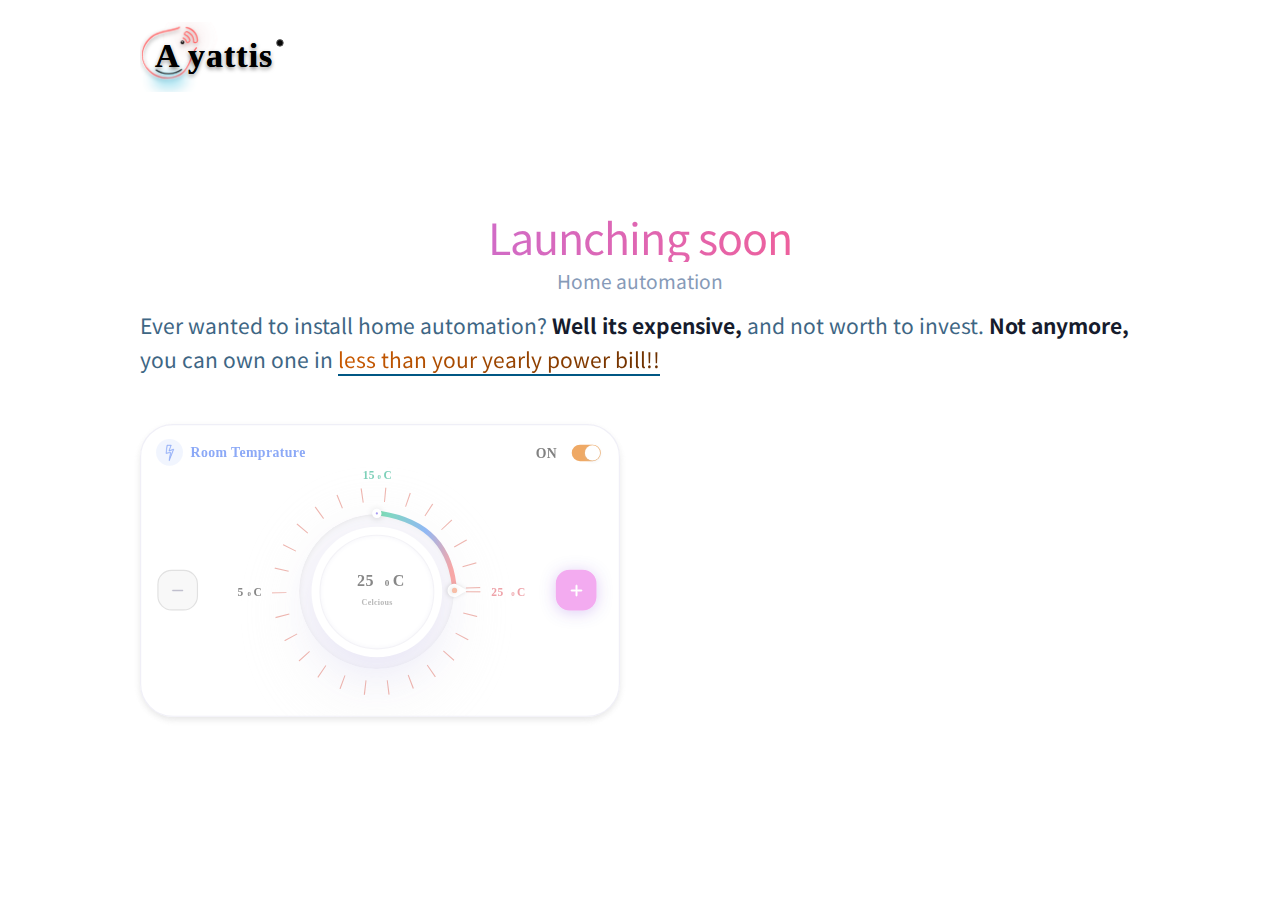
==== commit c2ca0b5a: "updated site" ====
--- a/index.html
+++ b/index.html
@@ -13,12 +13,13 @@
           href="./styles/ayattis.css">
     <link rel="stylesheet"
           href="./styles/styles.css">
-    <title>Ayattis, A automation company</title>
+    <title>Ayattis, An automation company</title>
 </head>
 
 <body data-ayattis-easing="ease-out-quad"
       data-ayattis-duration="700"
       data-ayattis-delay="0">
+    <div class="position-absolute h-100 w-100 site-bg"></div>
     <nav class="navbar navbar-light bg-transperent">
         <div class="container">
             <a class="navbar-brand"
@@ -31,26 +32,578 @@
             </a>
         </div>
     </nav>
-    <section class="pt-4 pt-md-11">
-        <section class="container">
+    <div class="pt-4 pt-md-11">
+        <div class="container">
             <section class="row align-items-center">
-                <div class="col-12 col-md-5 col-lg-6">
-                    <h2 class="card-title display-4 text-center text-md-left">Welcome to <span
-                              class="text-primary">Ayattis</span> <br>
-                        <small style="font-size: 1.5rem;">A automation company</small>
-                    </h2>
-                    <p class="lead text-center text-md-left text-muted mb-6 mb-lg-8">
-                        Ever wanted to install home automation? Well its expensive, not worth to invest. Not anymore,
-                        you can own one in less than year bill that lost for 10+ years.
+                <div class="col-12 d-flex flex-column">
+                    <h2 class="card-title display-4 text-center mb-1">Launching soon</h2>
+                    <small style="font-size: 1.2rem;"
+                           class="text-muted mb-3 text-center">Home automation</small>
+                    <p class="lead text-left mb-6 mb-lg-8">
+                        <span class="title-text">Ever wanted to install home automation?</span> <strong>Well its
+                            expensive,</strong> <span class="title-text">and not worth to invest.</span>
+                        <strong>Not anymore,</strong>
+                        <span class="title-text">you can own one in </span> <span class="title-text gd-underline">less
+                            than your yearly power bill!!</span>
                     </p>
                 </div>
+            </section>
+            <section class="row align-items-center">
                 <div class="col-12 col-md-7 col-lg-6 ayattis-init ayattis-animate">
-                    <img src="./images/connected.svg"
-                         class="img-fluid mw-md-150 mw-lg-130 mb-6 mb-md-0 ayattis-init ayattis-animate thermostat">
+                    <figure class="img-fluid mw-md-150 mw-lg-130 mb-6 mb-md-0 ayattis-init ayattis-animate thermostat">
+                        <svg width="100%"
+                             height="255px"
+                             viewBox="0 0 418 255"
+                             version="1.1"
+                             xmlns="http://www.w3.org/2000/svg"
+                             xmlns:xlink="http://www.w3.org/1999/xlink">
+                            <!-- Generator: Sketch 63.1 (92452) - https://sketch.com -->
+                            <title>Desktop</title>
+                            <desc>Created with Sketch.</desc>
+                            <defs>
+                                <ellipse id="path-1"
+                                         cx="67.9699097"
+                                         cy="67.3585771"
+                                         rx="67.4364363"
+                                         ry="67.3585771"></ellipse>
+                                <filter x="-2.2%"
+                                        y="-2.2%"
+                                        width="104.4%"
+                                        height="104.5%"
+                                        filterUnits="objectBoundingBox"
+                                        id="filter-2">
+                                    <feGaussianBlur stdDeviation="2.5"
+                                                    in="SourceAlpha"
+                                                    result="shadowBlurInner1"></feGaussianBlur>
+                                    <feOffset dx="0"
+                                              dy="1"
+                                              in="shadowBlurInner1"
+                                              result="shadowOffsetInner1"></feOffset>
+                                    <feComposite in="shadowOffsetInner1"
+                                                 in2="SourceAlpha"
+                                                 operator="arithmetic"
+                                                 k2="-1"
+                                                 k3="1"
+                                                 result="shadowInnerInner1"></feComposite>
+                                    <feColorMatrix values="0 0 0 0 0.508576766   0 0 0 0 0.508576766   0 0 0 0 0.508576766  0 0 0 0.584271198 0"
+                                                   type="matrix"
+                                                   in="shadowInnerInner1"></feColorMatrix>
+                                </filter>
+                                <filter x="-80.7%"
+                                        y="-68.7%"
+                                        width="261.3%"
+                                        height="237.4%"
+                                        filterUnits="objectBoundingBox"
+                                        id="filter-3">
+                                    <feGaussianBlur stdDeviation="33"
+                                                    in="SourceGraphic"></feGaussianBlur>
+                                </filter>
+                                <filter x="-54.5%"
+                                        y="-52.0%"
+                                        width="209.0%"
+                                        height="203.9%"
+                                        filterUnits="objectBoundingBox"
+                                        id="filter-4">
+                                    <feGaussianBlur stdDeviation="19"
+                                                    in="SourceGraphic"></feGaussianBlur>
+                                </filter>
+                                <ellipse id="path-5"
+                                         cx="56.9837886"
+                                         cy="56.9179976"
+                                         rx="49.5657807"
+                                         ry="49.5085541"></ellipse>
+                                <filter x="-2.5%"
+                                        y="-2.5%"
+                                        width="105.0%"
+                                        height="105.0%"
+                                        filterUnits="objectBoundingBox"
+                                        id="filter-6">
+                                    <feGaussianBlur stdDeviation="2"
+                                                    in="SourceAlpha"
+                                                    result="shadowBlurInner1"></feGaussianBlur>
+                                    <feOffset dx="0"
+                                              dy="0"
+                                              in="shadowBlurInner1"
+                                              result="shadowOffsetInner1"></feOffset>
+                                    <feComposite in="shadowOffsetInner1"
+                                                 in2="SourceAlpha"
+                                                 operator="arithmetic"
+                                                 k2="-1"
+                                                 k3="1"
+                                                 result="shadowInnerInner1"></feComposite>
+                                    <feColorMatrix values="0 0 0 0 0.714452043   0 0 0 0 0.715414745   0 0 0 0 0.860082654  0 0 0 0.555752841 0"
+                                                   type="matrix"
+                                                   in="shadowInnerInner1"></feColorMatrix>
+                                </filter>
+                                <ellipse id="path-7"
+                                         cx="90.7977092"
+                                         cy="91.3434323"
+                                         rx="90.751523"
+                                         ry="90.6467453"></ellipse>
+                                <mask id="mask-8"
+                                      maskContentUnits="userSpaceOnUse"
+                                      maskUnits="objectBoundingBox"
+                                      x="0"
+                                      y="0"
+                                      width="181.503046"
+                                      height="181.293491"
+                                      fill="white">
+                                    <use xlink:href="#path-7"></use>
+                                </mask>
+                                <linearGradient x1="-23.1368553%"
+                                                y1="26.3342758%"
+                                                x2="99.4023368%"
+                                                y2="53.2209601%"
+                                                id="linearGradient-9">
+                                    <stop stop-color="#1FD96C"
+                                          offset="0%"></stop>
+                                    <stop stop-color="#498AEF"
+                                          offset="64.8438908%"></stop>
+                                    <stop stop-color="#F26D6D"
+                                          offset="100%"></stop>
+                                </linearGradient>
+                                <ellipse id="path-10"
+                                         cx="4.35243327"
+                                         cy="4.6448168"
+                                         rx="4.04618618"
+                                         ry="4.04151462"></ellipse>
+                                <filter x="-117.4%"
+                                        y="-105.2%"
+                                        width="334.8%"
+                                        height="335.1%"
+                                        filterUnits="objectBoundingBox"
+                                        id="filter-11">
+                                    <feOffset dx="0"
+                                              dy="1"
+                                              in="SourceAlpha"
+                                              result="shadowOffsetOuter1"></feOffset>
+                                    <feGaussianBlur stdDeviation="3"
+                                                    in="shadowOffsetOuter1"
+                                                    result="shadowBlurOuter1"></feGaussianBlur>
+                                    <feComposite in="shadowBlurOuter1"
+                                                 in2="SourceAlpha"
+                                                 operator="out"
+                                                 result="shadowBlurOuter1"></feComposite>
+                                    <feColorMatrix values="0 0 0 0 0   0 0 0 0 0   0 0 0 0 0  0 0 0 0.224322552 0"
+                                                   type="matrix"
+                                                   in="shadowBlurOuter1"></feColorMatrix>
+                                </filter>
+                                <path d="M5.5839643,0.37980591 L0.928803091,8.48902168 C-0.049431064,10.2034169 -0.124986141,12.3833303 0.928803091,14.2190017 C2.51291853,16.9784947 6.03671449,17.9328351 8.7994171,16.3505286 C11.5621197,14.7682421 12.5175633,11.2485346 10.9334278,8.48900169 L6.27826663,0.37980591 C6.12449524,0.111931037 5.73771568,0.111931037 5.5839643,0.37980591 Z"
+                                      id="path-12"></path>
+                                <filter x="-56.4%"
+                                        y="-32.5%"
+                                        width="212.7%"
+                                        height="176.8%"
+                                        filterUnits="objectBoundingBox"
+                                        id="filter-13">
+                                    <feOffset dx="0"
+                                              dy="1"
+                                              in="SourceAlpha"
+                                              result="shadowOffsetOuter1"></feOffset>
+                                    <feGaussianBlur stdDeviation="2"
+                                                    in="shadowOffsetOuter1"
+                                                    result="shadowBlurOuter1"></feGaussianBlur>
+                                    <feColorMatrix values="0 0 0 0 0   0 0 0 0 0   0 0 0 0 0  0 0 0 0.224322552 0"
+                                                   type="matrix"
+                                                   in="shadowBlurOuter1"></feColorMatrix>
+                                </filter>
+                                <ellipse id="path-14"
+                                         cx="5.93875713"
+                                         cy="11.0163866"
+                                         rx="2.26238367"
+                                         ry="2.25977162"></ellipse>
+                                <filter x="-143.7%"
+                                        y="-121.7%"
+                                        width="387.3%"
+                                        height="387.6%"
+                                        filterUnits="objectBoundingBox"
+                                        id="filter-15">
+                                    <feOffset dx="0"
+                                              dy="1"
+                                              in="SourceAlpha"
+                                              result="shadowOffsetOuter1"></feOffset>
+                                    <feGaussianBlur stdDeviation="2"
+                                                    in="shadowOffsetOuter1"
+                                                    result="shadowBlurOuter1"></feGaussianBlur>
+                                    <feColorMatrix values="0 0 0 0 0   0 0 0 0 0   0 0 0 0 0  0 0 0 0.224322552 0"
+                                                   type="matrix"
+                                                   in="shadowBlurOuter1"></feColorMatrix>
+                                </filter>
+                                <text id="text-16"
+                                      font-family="Orbitron-Regular_Bold, Orbitron"
+                                      font-size="10"
+                                      font-weight="bold"
+                                      letter-spacing="0.3125"
+                                      fill="#E46570">
+                                    <tspan x="221.986823"
+                                           y="112.034483">25</tspan>
+                                    <tspan x="239.211823"
+                                           y="112.034483"
+                                           font-size="6"
+                                           letter-spacing="0.1875">0</tspan>
+                                    <tspan x="244.403323"
+                                           y="112.034483">C</tspan>
+                                </text>
+                                <filter x="-33.9%"
+                                        y="-87.5%"
+                                        width="167.7%"
+                                        height="275.0%"
+                                        filterUnits="objectBoundingBox"
+                                        id="filter-17">
+                                    <feOffset dx="0"
+                                              dy="0"
+                                              in="SourceAlpha"
+                                              result="shadowOffsetOuter1"></feOffset>
+                                    <feGaussianBlur stdDeviation="3.5"
+                                                    in="shadowOffsetOuter1"
+                                                    result="shadowBlurOuter1"></feGaussianBlur>
+                                    <feColorMatrix values="0 0 0 0 1   0 0 0 0 1   0 0 0 0 1  0 0 0 1 0"
+                                                   type="matrix"
+                                                   in="shadowBlurOuter1"></feColorMatrix>
+                                </filter>
+                                <filter x="-81.9%"
+                                        y="-81.9%"
+                                        width="263.9%"
+                                        height="263.9%"
+                                        filterUnits="objectBoundingBox"
+                                        id="filter-18">
+                                    <feOffset dx="0"
+                                              dy="2"
+                                              in="SourceAlpha"
+                                              result="shadowOffsetOuter1"></feOffset>
+                                    <feGaussianBlur stdDeviation="6.5"
+                                                    in="shadowOffsetOuter1"
+                                                    result="shadowBlurOuter1"></feGaussianBlur>
+                                    <feColorMatrix values="0 0 0 0 0.0851907777   0 0 0 0 0.00385593645   0 0 0 0 0.63635077  0 0 0 0.325693837 0"
+                                                   type="matrix"
+                                                   in="shadowBlurOuter1"
+                                                   result="shadowMatrixOuter1"></feColorMatrix>
+                                    <feMerge>
+                                        <feMergeNode in="shadowMatrixOuter1"></feMergeNode>
+                                        <feMergeNode in="SourceGraphic"></feMergeNode>
+                                    </feMerge>
+                                </filter>
+                                <ellipse id="path-19"
+                                         cx="50.0380673"
+                                         cy="8.20689655"
+                                         rx="6.61395803"
+                                         ry="6.60632184"></ellipse>
+                                <filter x="-37.8%"
+                                        y="-30.3%"
+                                        width="175.6%"
+                                        height="175.7%"
+                                        filterUnits="objectBoundingBox"
+                                        id="filter-20">
+                                    <feOffset dx="0"
+                                              dy="1"
+                                              in="SourceAlpha"
+                                              result="shadowOffsetOuter1"></feOffset>
+                                    <feGaussianBlur stdDeviation="1.5"
+                                                    in="shadowOffsetOuter1"
+                                                    result="shadowBlurOuter1"></feGaussianBlur>
+                                    <feColorMatrix values="0 0 0 0 0.395352129   0 0 0 0 0.395352129   0 0 0 0 0.395352129  0 0 0 0.332195149 0"
+                                                   type="matrix"
+                                                   in="shadowBlurOuter1"></feColorMatrix>
+                                </filter>
+                            </defs>
+                            <g id="Desktop"
+                               stroke="none"
+                               stroke-width="1"
+                               fill="none"
+                               fill-rule="evenodd">
+                                <g id="thermostat">
+                                    <rect id="Rectangle"
+                                          stroke="#E6E5F2"
+                                          fill="#FFFFFF"
+                                          x="0.5"
+                                          y="0.5"
+                                          width="417"
+                                          height="254"
+                                          rx="28"></rect>
+                                    <g id="Group-26"
+                                       transform="translate(14.000000, 13.000000)">
+                                        <g id="Group-44"
+                                           transform="translate(1.108346, 24.965517)">
+                                            <g id="Group-23"
+                                               transform="translate(68.904832, 0.000000)">
+                                                <g id="Group-10"
+                                                   transform="translate(30.860908, 16.379310)">
+                                                    <g id="Group-8-Copy-2">
+                                                        <g id="Group-5"
+                                                           transform="translate(22.393943, 24.206672)">
+                                                            <g id="Group-8"
+                                                               transform="translate(0.514026, 0.032545)">
+                                                                <g id="Group-38"
+                                                                   transform="translate(0.207497, 0.032973)">
+                                                                    <g id="Oval">
+                                                                        <use fill="#F6F5FA"
+                                                                             fill-rule="evenodd"
+                                                                             xlink:href="#path-1"></use>
+                                                                        <use fill="black"
+                                                                             fill-opacity="1"
+                                                                             filter="url(#filter-2)"
+                                                                             xlink:href="#path-1"></use>
+                                                                    </g>
+                                                                    <ellipse id="Oval"
+                                                                             fill="#E5E5E5"
+                                                                             opacity="0.354120164"
+                                                                             filter="url(#filter-3)"
+                                                                             cx="67.9693682"
+                                                                             cy="85.6131893"
+                                                                             rx="61.3666155"
+                                                                             ry="72.0494071"></ellipse>
+                                                                    <ellipse id="Oval"
+                                                                             fill-opacity="0.316624781"
+                                                                             fill="#6F5CEA"
+                                                                             opacity="0.581054688"
+                                                                             filter="url(#filter-4)"
+                                                                             cx="68.6853753"
+                                                                             cy="81.8135589"
+                                                                             rx="52.3103964"
+                                                                             ry="54.8435786"></ellipse>
+                                                                </g>
+                                                                <g id="Group-13"
+                                                                   transform="translate(11.530800, 10.810345)">
+                                                                    <ellipse id="Oval"
+                                                                             fill="#FFFFFF"
+                                                                             cx="56.9381025"
+                                                                             cy="56.8723642"
+                                                                             rx="56.9381025"
+                                                                             ry="56.8723642"></ellipse>
+                                                                    <g id="Oval">
+                                                                        <use fill="black"
+                                                                             fill-opacity="1"
+                                                                             filter="url(#filter-6)"
+                                                                             xlink:href="#path-5"></use>
+                                                                        <use stroke="#ECEBF2"
+                                                                             stroke-width="0.915316108"
+                                                                             xlink:href="#path-5"></use>
+                                                                    </g>
+                                                                </g>
+                                                            </g>
+                                                        </g>
+                                                        <g id="Group-14"
+                                                           opacity="0.512416295"
+                                                           stroke="#CA1500"
+                                                           stroke-dasharray="1.017320255633273,20.73298670883582"
+                                                           stroke-width="25.15421">
+                                                            <use id="Oval"
+                                                                 mask="url(#mask-8)"
+                                                                 xlink:href="#path-7"></use>
+                                                        </g>
+                                                    </g>
+                                                    <g id="temp"
+                                                       transform="translate(87.039189, 18.883503)">
+                                                        <path d="M7.68774984,4.5667271 C48.6252261,10.9267353 70.1466434,34.1654444 72.2520019,74.2828544"
+                                                              id="Path-2"
+                                                              stroke="url(#linearGradient-9)"
+                                                              stroke-width="4.11241839"></path>
+                                                        <g id="Oval">
+                                                            <use fill="black"
+                                                                 fill-opacity="1"
+                                                                 filter="url(#filter-11)"
+                                                                 xlink:href="#path-10"></use>
+                                                            <ellipse stroke="#FFFFFF"
+                                                                     stroke-width="3.08431379"
+                                                                     stroke-linejoin="square"
+                                                                     fill="#6F5CEA"
+                                                                     fill-rule="evenodd"
+                                                                     cx="4.35243327"
+                                                                     cy="4.6448168"
+                                                                     rx="2.50402928"
+                                                                     ry="2.49935773"></ellipse>
+                                                        </g>
+                                                        <g id="raindrop-close-up"
+                                                           transform="translate(74.018892, 71.806182) rotate(90.000000) translate(-74.018892, -71.806182) translate(68.018892, 62.806182)">
+                                                            <g id="Path">
+                                                                <use fill="black"
+                                                                     fill-opacity="1"
+                                                                     filter="url(#filter-13)"
+                                                                     xlink:href="#path-12"></use>
+                                                                <use fill="#FFFFFF"
+                                                                     fill-rule="evenodd"
+                                                                     xlink:href="#path-12"></use>
+                                                            </g>
+                                                            <g id="Oval-Copy">
+                                                                <use fill="black"
+                                                                     fill-opacity="1"
+                                                                     filter="url(#filter-15)"
+                                                                     xlink:href="#path-14"></use>
+                                                                <use fill="#F2946D"
+                                                                     fill-rule="evenodd"
+                                                                     xlink:href="#path-14"></use>
+                                                            </g>
+                                                        </g>
+                                                    </g>
+                                                </g>
+                                                <g id="250C"
+                                                   fill="#E46570"
+                                                   fill-opacity="1">
+                                                    <use filter="url(#filter-17)"
+                                                         xlink:href="#text-16"></use>
+                                                    <use xlink:href="#text-16"></use>
+                                                </g>
+                                                <text id="150C"
+                                                      font-family="Orbitron-Regular_Bold, Orbitron"
+                                                      font-size="10"
+                                                      font-weight="bold"
+                                                      letter-spacing="0.3125"
+                                                      fill="#29B28C">
+                                                    <tspan x="109.986823"
+                                                           y="10.0344828">15</tspan>
+                                                    <tspan x="122.821823"
+                                                           y="10.0344828"
+                                                           font-size="6"
+                                                           letter-spacing="0.1875">0</tspan>
+                                                    <tspan x="128.013323"
+                                                           y="10.0344828">C</tspan>
+                                                </text>
+                                                <text id="50C"
+                                                      font-family="Orbitron-Regular_Bold, Orbitron"
+                                                      font-size="10"
+                                                      font-weight="bold"
+                                                      letter-spacing="0.3125"
+                                                      fill="#383838">
+                                                    <tspan x="0.98682284"
+                                                           y="112.034483">5</tspan>
+                                                    <tspan x="9.59932284"
+                                                           y="112.034483"
+                                                           font-size="6"
+                                                           letter-spacing="0.1875">0</tspan>
+                                                    <tspan x="14.7908228"
+                                                           y="112.034483">C</tspan>
+                                                </text>
+                                            </g>
+                                            <text id="250C-Celcious"
+                                                  font-family="Orbitron-Regular_Bold, Orbitron"
+                                                  font-size="14"
+                                                  font-weight="bold"
+                                                  letter-spacing="0.4375">
+                                                <tspan x="173.900404"
+                                                       y="103.034483"
+                                                       fill="#383838">25</tspan>
+                                                <tspan x="198.015404"
+                                                       y="103.034483"
+                                                       font-size="8"
+                                                       letter-spacing="0.25"
+                                                       fill="#383838">0</tspan>
+                                                <tspan x="204.937404"
+                                                       y="103.034483"
+                                                       fill="#383838">C</tspan>
+                                                <tspan x="216.882904"
+                                                       y="103.034483"
+                                                       font-size="10"
+                                                       letter-spacing="0.3125"
+                                                       fill="#383838"></tspan>
+                                                <tspan x="177.88257"
+                                                       y="120.034483"
+                                                       font-size="7"
+                                                       letter-spacing="0.21875"
+                                                       fill="#8B8B8B">Celcious</tspan>
+                                            </text>
+                                            <g id="Group-21"
+                                               filter="url(#filter-18)"
+                                               transform="translate(346.986823, 89.034483)">
+                                                <g id="Group-25">
+                                                    <rect id="Rectangle-Copy"
+                                                          fill="#EC74E7"
+                                                          x="0"
+                                                          y="0"
+                                                          width="35.420205"
+                                                          height="35.3793103"
+                                                          rx="12"></rect>
+                                                    <path d="M18.0380673,13.1034483 C18.4003273,13.1034483 18.6939971,13.397118 18.6939971,13.759378 L18.6935944,17.3614483 L22.3023678,17.362069 C22.6642096,17.362069 22.9575403,17.6553996 22.9575403,18.0172414 C22.9575403,18.3790831 22.6642096,18.6724138 22.3023678,18.6724138 L18.6935944,18.6714483 L18.6939971,22.2751048 C18.6939971,22.6373647 18.4003273,22.9310345 18.0380673,22.9310345 C17.6758074,22.9310345 17.3821376,22.6373647 17.3821376,22.2751048 L17.3815944,18.6714483 L13.7737669,18.6724138 C13.4119251,18.6724138 13.1185944,18.3790831 13.1185944,18.0172414 C13.1185944,17.6553996 13.4119251,17.362069 13.7737669,17.362069 L17.3815944,17.3614483 L17.3821376,13.759378 C17.3821376,13.397118 17.6758074,13.1034483 18.0380673,13.1034483 Z"
+                                                          id="Combined-Shape"
+                                                          stroke="#FFFFFF"
+                                                          stroke-width="0.4"
+                                                          fill="#FFFFFF"></path>
+                                                </g>
+                                            </g>
+                                            <g id="Group-22"
+                                               transform="translate(0.000000, 89.034483)">
+                                                <g id="Group-24">
+                                                    <rect id="Rectangle-Copy-6"
+                                                          stroke="#CECECE"
+                                                          fill="#F5F5F5"
+                                                          x="0.5"
+                                                          y="0.5"
+                                                          width="34.420205"
+                                                          height="34.3793103"
+                                                          rx="12"></rect>
+                                                    <path d="M17.388247,13.4310854 C17.305877,13.5134554 17.2549301,13.6272485 17.2549301,13.7529409 L17.2549301,22.2815419 C17.2549301,22.4072343 17.305877,22.5210274 17.388247,22.6033974 C17.470617,22.6857674 17.5844101,22.7367143 17.7101025,22.7367143 C17.8357949,22.7367143 17.949588,22.6857674 18.031958,22.6033974 C18.114328,22.5210274 18.1652749,22.4072343 18.1652749,22.2815419 L18.1652749,13.7529409 C18.1652749,13.6272485 18.114328,13.5134554 18.031958,13.4310854 C17.949588,13.3487154 17.8357949,13.2977685 17.388247,13.4310854 Z"
+                                                          id="Rectangle-Copy-9"
+                                                          stroke="#9897AD"
+                                                          stroke-width="0.4"
+                                                          fill="#9897AD"
+                                                          transform="translate(17.710102, 18.017241) rotate(90.000000) translate(-17.710102, -18.017241) ">
+                                                    </path>
+                                                </g>
+                                            </g>
+                                        </g>
+                                        <g id="Group-43">
+                                            <g id="Group-39"
+                                               fill="#4071F2">
+                                                <ellipse id="Oval"
+                                                         opacity="0.114722842"
+                                                         cx="11.6886677"
+                                                         cy="11.6751724"
+                                                         rx="11.6886677"
+                                                         ry="11.6751724"></ellipse>
+                                                <path d="M15.3662911,8.8917471 C15.2994585,8.82287223 15.2103483,8.79991395 15.1212382,8.82287223 L11.645942,10.0855781 L13.2722024,5.53983705 C13.2944799,5.47096219 13.2944799,5.40208733 13.2499248,5.33321246 C13.2053697,5.2643376 13.1385371,5.24137931 13.0717045,5.24137931 L9.64096337,5.24137931 C9.52957568,5.24137931 9.44046552,5.33321246 9.41818798,5.4480039 L8.52708638,12.47324 C8.52708638,12.5421149 8.54936392,12.6109898 8.593919,12.6798646 C8.63847408,12.7257812 8.72758424,12.7487395 8.79441686,12.7487395 L12.3588232,12.0829491 L11.2003912,18.7867692 C11.1781136,18.9015607 11.2449462,19.0163521 11.3563339,19.0393104 C11.3786115,19.0393104 11.400889,19.0393104 11.4231666,19.0393104 C11.5122767,19.0393104 11.6013869,18.9933938 11.6236644,18.9015607 L15.4108462,9.16724655 C15.4554013,9.05245511 15.4331237,8.96062196 15.3662911,8.8917471 Z M12.0246601,16.6286901 L12.8489291,11.8074497 C12.8712066,11.7385748 12.8489291,11.6467417 12.7820965,11.6008251 C12.7375414,11.5549085 12.6929863,11.5319502 12.6261537,11.5319502 C12.6038762,11.5319502 12.6038762,11.5319502 12.5815986,11.5319502 L8.99491472,12.1977406 L9.84146123,5.70054507 L12.7598189,5.70054507 L11.0890035,10.3840358 C11.0667259,10.475869 11.0890035,10.5677021 11.1335585,10.6136187 C11.2003912,10.6824936 11.2895013,10.7054518 11.3563339,10.6595353 L14.8093526,9.41978772 L12.0246601,16.6286901 Z"
+                                                      id="Shape"
+                                                      stroke="#4071F2"
+                                                      stroke-width="0.3"
+                                                      fill-rule="nonzero"></path>
+                                                <text id="Room-Temprature"
+                                                      font-family="Orbitron-Regular_Bold, Orbitron"
+                                                      font-size="12"
+                                                      font-weight="bold"
+                                                      letter-spacing="0.375">
+                                                    <tspan x="30"
+                                                           y="16">Room Temprature</tspan>
+                                                </text>
+                                            </g>
+                                            <g id="Group-15"
+                                               transform="translate(330.000000, 4.000000)">
+                                                <rect id="Rectangle"
+                                                      fill="#E57100"
+                                                      x="32"
+                                                      y="1"
+                                                      width="25.2532943"
+                                                      height="14.4137931"
+                                                      rx="7.20689655"></rect>
+                                                <g id="Oval-Copy-3">
+                                                    <use fill="black"
+                                                         fill-opacity="1"
+                                                         filter="url(#filter-20)"
+                                                         xlink:href="#path-19"></use>
+                                                    <use fill="#FFFFFF"
+                                                         fill-rule="evenodd"
+                                                         xlink:href="#path-19"></use>
+                                                </g>
+                                                <text id="ON"
+                                                      font-family="Orbitron-Regular_Bold, Orbitron"
+                                                      font-size="12"
+                                                      font-weight="bold"
+                                                      letter-spacing="0.375"
+                                                      fill="#2F2F2F">
+                                                    <tspan x="0.581259151"
+                                                           y="12.4137931">ON</tspan>
+                                                </text>
+                                            </g>
+                                        </g>
+                                    </g>
+                                </g>
+                            </g>
+                        </svg>
+                    </figure>
+                </div>
+                <div class="col-12 col-md-7 col-lg-6 ayattis-init ayattis-animate">
+                    
                 </div>
             </section>
-        </section>
-    </section>
+        </div>
+    </div>
 
 </body>
 
--- a/styles/styles.css
+++ b/styles/styles.css
@@ -2,12 +2,34 @@
 body {
     height: 100vh;
     width: 100vw;
-    /* background-image: url(../images/mesh_bg.jpg); */
+}
+.site-bg {
+    background-image: url(https://assets.website-files.com/5bfd1275cc56e15ce750b18e/5c289afb9a157592ff893a9d_65.%20Prim.jpg);
     background-size: cover;
+    background-position: center;
     background-repeat: no-repeat;
-    background-position: center;
+    opacity: .4;
+}
+.card-title {
+    background-clip: text;
+    -webkit-background-clip: text;
+	-webkit-text-fill-color: transparent;
+    background-image: linear-gradient(to right, #b8cbb8 0%, #b8cbb8 0%, #b465da 0%, #cf6cc9 33%, #ee609c 66%, #ee609c 100%);
+}
+.title-text {
+    color: #3e6684;
 }
 
-.thermostat {    
-    width: 100%;    
+.gd-underline {
+    background-clip: text;
+    -webkit-background-clip: text;
+	-webkit-text-fill-color: transparent;
+    background-image: linear-gradient( 135deg, #c75800 10%, #672e00 100%);
+    border-bottom: 2px solid #005784;
+}
+figure {
+    box-shadow: 0px 3px 6px 0px #d8d8d8;
+    border-radius: 34px;
+    opacity: .6;
+    width: 100%;
 }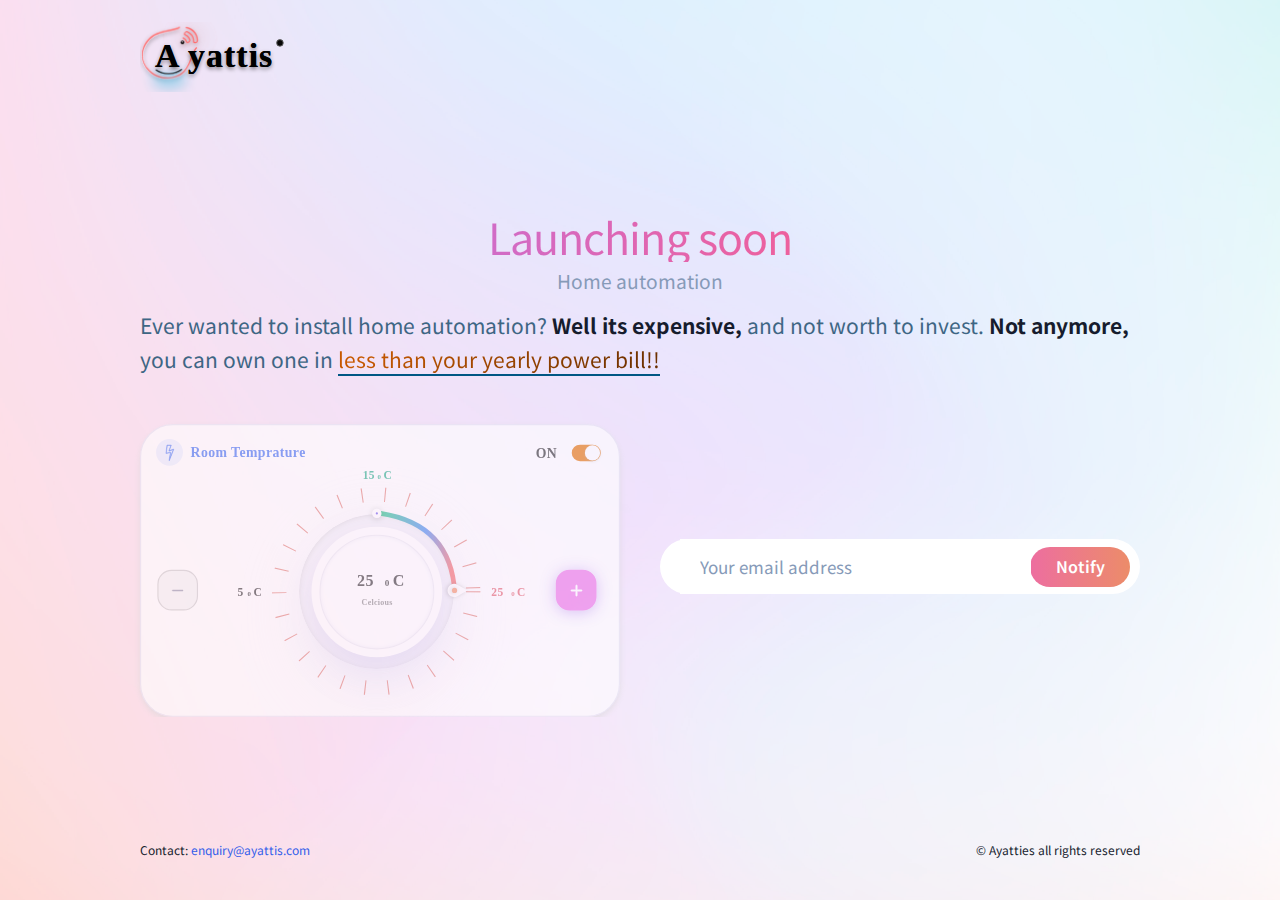
==== commit 3b5b3a9a: "all features updated" ====
--- a/index.html
+++ b/index.html
@@ -18,593 +18,624 @@
 
 <body data-ayattis-easing="ease-out-quad"
       data-ayattis-duration="700"
-      data-ayattis-delay="0">
+      data-ayattis-delay="0"
+      class="d-flex flex-column">
     <div class="position-absolute h-100 w-100 site-bg"></div>
-    <nav class="navbar navbar-light bg-transperent">
-        <div class="container">
-            <a class="navbar-brand"
-               href="#">
-                <img src="./images/logo.svg"
-                     width="170"
-                     height="70"
-                     class="d-inline-block align-top"
-                     alt="Ayattis">
-            </a>
-        </div>
-    </nav>
-    <div class="pt-4 pt-md-11">
-        <div class="container">
-            <section class="row align-items-center">
-                <div class="col-12 d-flex flex-column">
-                    <h2 class="card-title display-4 text-center mb-1">Launching soon</h2>
-                    <small style="font-size: 1.2rem;"
-                           class="text-muted mb-3 text-center">Home automation</small>
-                    <p class="lead text-left mb-6 mb-lg-8">
-                        <span class="title-text">Ever wanted to install home automation?</span> <strong>Well its
-                            expensive,</strong> <span class="title-text">and not worth to invest.</span>
-                        <strong>Not anymore,</strong>
-                        <span class="title-text">you can own one in </span> <span class="title-text gd-underline">less
-                            than your yearly power bill!!</span>
-                    </p>
-                </div>
-            </section>
-            <section class="row align-items-center">
-                <div class="col-12 col-md-7 col-lg-6 ayattis-init ayattis-animate">
-                    <figure class="img-fluid mw-md-150 mw-lg-130 mb-6 mb-md-0 ayattis-init ayattis-animate thermostat">
-                        <svg width="100%"
-                             height="255px"
-                             viewBox="0 0 418 255"
-                             version="1.1"
-                             xmlns="http://www.w3.org/2000/svg"
-                             xmlns:xlink="http://www.w3.org/1999/xlink">
-                            <!-- Generator: Sketch 63.1 (92452) - https://sketch.com -->
-                            <title>Desktop</title>
-                            <desc>Created with Sketch.</desc>
-                            <defs>
-                                <ellipse id="path-1"
-                                         cx="67.9699097"
-                                         cy="67.3585771"
-                                         rx="67.4364363"
-                                         ry="67.3585771"></ellipse>
-                                <filter x="-2.2%"
-                                        y="-2.2%"
-                                        width="104.4%"
-                                        height="104.5%"
-                                        filterUnits="objectBoundingBox"
-                                        id="filter-2">
-                                    <feGaussianBlur stdDeviation="2.5"
-                                                    in="SourceAlpha"
-                                                    result="shadowBlurInner1"></feGaussianBlur>
-                                    <feOffset dx="0"
-                                              dy="1"
-                                              in="shadowBlurInner1"
-                                              result="shadowOffsetInner1"></feOffset>
-                                    <feComposite in="shadowOffsetInner1"
-                                                 in2="SourceAlpha"
-                                                 operator="arithmetic"
-                                                 k2="-1"
-                                                 k3="1"
-                                                 result="shadowInnerInner1"></feComposite>
-                                    <feColorMatrix values="0 0 0 0 0.508576766   0 0 0 0 0.508576766   0 0 0 0 0.508576766  0 0 0 0.584271198 0"
-                                                   type="matrix"
-                                                   in="shadowInnerInner1"></feColorMatrix>
-                                </filter>
-                                <filter x="-80.7%"
-                                        y="-68.7%"
-                                        width="261.3%"
-                                        height="237.4%"
-                                        filterUnits="objectBoundingBox"
-                                        id="filter-3">
-                                    <feGaussianBlur stdDeviation="33"
-                                                    in="SourceGraphic"></feGaussianBlur>
-                                </filter>
-                                <filter x="-54.5%"
-                                        y="-52.0%"
-                                        width="209.0%"
-                                        height="203.9%"
-                                        filterUnits="objectBoundingBox"
-                                        id="filter-4">
-                                    <feGaussianBlur stdDeviation="19"
-                                                    in="SourceGraphic"></feGaussianBlur>
-                                </filter>
-                                <ellipse id="path-5"
-                                         cx="56.9837886"
-                                         cy="56.9179976"
-                                         rx="49.5657807"
-                                         ry="49.5085541"></ellipse>
-                                <filter x="-2.5%"
-                                        y="-2.5%"
-                                        width="105.0%"
-                                        height="105.0%"
-                                        filterUnits="objectBoundingBox"
-                                        id="filter-6">
-                                    <feGaussianBlur stdDeviation="2"
-                                                    in="SourceAlpha"
-                                                    result="shadowBlurInner1"></feGaussianBlur>
-                                    <feOffset dx="0"
-                                              dy="0"
-                                              in="shadowBlurInner1"
-                                              result="shadowOffsetInner1"></feOffset>
-                                    <feComposite in="shadowOffsetInner1"
-                                                 in2="SourceAlpha"
-                                                 operator="arithmetic"
-                                                 k2="-1"
-                                                 k3="1"
-                                                 result="shadowInnerInner1"></feComposite>
-                                    <feColorMatrix values="0 0 0 0 0.714452043   0 0 0 0 0.715414745   0 0 0 0 0.860082654  0 0 0 0.555752841 0"
-                                                   type="matrix"
-                                                   in="shadowInnerInner1"></feColorMatrix>
-                                </filter>
-                                <ellipse id="path-7"
-                                         cx="90.7977092"
-                                         cy="91.3434323"
-                                         rx="90.751523"
-                                         ry="90.6467453"></ellipse>
-                                <mask id="mask-8"
-                                      maskContentUnits="userSpaceOnUse"
-                                      maskUnits="objectBoundingBox"
-                                      x="0"
-                                      y="0"
-                                      width="181.503046"
-                                      height="181.293491"
-                                      fill="white">
-                                    <use xlink:href="#path-7"></use>
-                                </mask>
-                                <linearGradient x1="-23.1368553%"
-                                                y1="26.3342758%"
-                                                x2="99.4023368%"
-                                                y2="53.2209601%"
-                                                id="linearGradient-9">
-                                    <stop stop-color="#1FD96C"
-                                          offset="0%"></stop>
-                                    <stop stop-color="#498AEF"
-                                          offset="64.8438908%"></stop>
-                                    <stop stop-color="#F26D6D"
-                                          offset="100%"></stop>
-                                </linearGradient>
-                                <ellipse id="path-10"
-                                         cx="4.35243327"
-                                         cy="4.6448168"
-                                         rx="4.04618618"
-                                         ry="4.04151462"></ellipse>
-                                <filter x="-117.4%"
-                                        y="-105.2%"
-                                        width="334.8%"
-                                        height="335.1%"
-                                        filterUnits="objectBoundingBox"
-                                        id="filter-11">
-                                    <feOffset dx="0"
-                                              dy="1"
-                                              in="SourceAlpha"
-                                              result="shadowOffsetOuter1"></feOffset>
-                                    <feGaussianBlur stdDeviation="3"
-                                                    in="shadowOffsetOuter1"
-                                                    result="shadowBlurOuter1"></feGaussianBlur>
-                                    <feComposite in="shadowBlurOuter1"
-                                                 in2="SourceAlpha"
-                                                 operator="out"
-                                                 result="shadowBlurOuter1"></feComposite>
-                                    <feColorMatrix values="0 0 0 0 0   0 0 0 0 0   0 0 0 0 0  0 0 0 0.224322552 0"
-                                                   type="matrix"
-                                                   in="shadowBlurOuter1"></feColorMatrix>
-                                </filter>
-                                <path d="M5.5839643,0.37980591 L0.928803091,8.48902168 C-0.049431064,10.2034169 -0.124986141,12.3833303 0.928803091,14.2190017 C2.51291853,16.9784947 6.03671449,17.9328351 8.7994171,16.3505286 C11.5621197,14.7682421 12.5175633,11.2485346 10.9334278,8.48900169 L6.27826663,0.37980591 C6.12449524,0.111931037 5.73771568,0.111931037 5.5839643,0.37980591 Z"
-                                      id="path-12"></path>
-                                <filter x="-56.4%"
-                                        y="-32.5%"
-                                        width="212.7%"
-                                        height="176.8%"
-                                        filterUnits="objectBoundingBox"
-                                        id="filter-13">
-                                    <feOffset dx="0"
-                                              dy="1"
-                                              in="SourceAlpha"
-                                              result="shadowOffsetOuter1"></feOffset>
-                                    <feGaussianBlur stdDeviation="2"
-                                                    in="shadowOffsetOuter1"
-                                                    result="shadowBlurOuter1"></feGaussianBlur>
-                                    <feColorMatrix values="0 0 0 0 0   0 0 0 0 0   0 0 0 0 0  0 0 0 0.224322552 0"
-                                                   type="matrix"
-                                                   in="shadowBlurOuter1"></feColorMatrix>
-                                </filter>
-                                <ellipse id="path-14"
-                                         cx="5.93875713"
-                                         cy="11.0163866"
-                                         rx="2.26238367"
-                                         ry="2.25977162"></ellipse>
-                                <filter x="-143.7%"
-                                        y="-121.7%"
-                                        width="387.3%"
-                                        height="387.6%"
-                                        filterUnits="objectBoundingBox"
-                                        id="filter-15">
-                                    <feOffset dx="0"
-                                              dy="1"
-                                              in="SourceAlpha"
-                                              result="shadowOffsetOuter1"></feOffset>
-                                    <feGaussianBlur stdDeviation="2"
-                                                    in="shadowOffsetOuter1"
-                                                    result="shadowBlurOuter1"></feGaussianBlur>
-                                    <feColorMatrix values="0 0 0 0 0   0 0 0 0 0   0 0 0 0 0  0 0 0 0.224322552 0"
-                                                   type="matrix"
-                                                   in="shadowBlurOuter1"></feColorMatrix>
-                                </filter>
-                                <text id="text-16"
-                                      font-family="Orbitron-Regular_Bold, Orbitron"
-                                      font-size="10"
-                                      font-weight="bold"
-                                      letter-spacing="0.3125"
-                                      fill="#E46570">
-                                    <tspan x="221.986823"
-                                           y="112.034483">25</tspan>
-                                    <tspan x="239.211823"
-                                           y="112.034483"
-                                           font-size="6"
-                                           letter-spacing="0.1875">0</tspan>
-                                    <tspan x="244.403323"
-                                           y="112.034483">C</tspan>
-                                </text>
-                                <filter x="-33.9%"
-                                        y="-87.5%"
-                                        width="167.7%"
-                                        height="275.0%"
-                                        filterUnits="objectBoundingBox"
-                                        id="filter-17">
-                                    <feOffset dx="0"
-                                              dy="0"
-                                              in="SourceAlpha"
-                                              result="shadowOffsetOuter1"></feOffset>
-                                    <feGaussianBlur stdDeviation="3.5"
-                                                    in="shadowOffsetOuter1"
-                                                    result="shadowBlurOuter1"></feGaussianBlur>
-                                    <feColorMatrix values="0 0 0 0 1   0 0 0 0 1   0 0 0 0 1  0 0 0 1 0"
-                                                   type="matrix"
-                                                   in="shadowBlurOuter1"></feColorMatrix>
-                                </filter>
-                                <filter x="-81.9%"
-                                        y="-81.9%"
-                                        width="263.9%"
-                                        height="263.9%"
-                                        filterUnits="objectBoundingBox"
-                                        id="filter-18">
-                                    <feOffset dx="0"
-                                              dy="2"
-                                              in="SourceAlpha"
-                                              result="shadowOffsetOuter1"></feOffset>
-                                    <feGaussianBlur stdDeviation="6.5"
-                                                    in="shadowOffsetOuter1"
-                                                    result="shadowBlurOuter1"></feGaussianBlur>
-                                    <feColorMatrix values="0 0 0 0 0.0851907777   0 0 0 0 0.00385593645   0 0 0 0 0.63635077  0 0 0 0.325693837 0"
-                                                   type="matrix"
-                                                   in="shadowBlurOuter1"
-                                                   result="shadowMatrixOuter1"></feColorMatrix>
-                                    <feMerge>
-                                        <feMergeNode in="shadowMatrixOuter1"></feMergeNode>
-                                        <feMergeNode in="SourceGraphic"></feMergeNode>
-                                    </feMerge>
-                                </filter>
-                                <ellipse id="path-19"
-                                         cx="50.0380673"
-                                         cy="8.20689655"
-                                         rx="6.61395803"
-                                         ry="6.60632184"></ellipse>
-                                <filter x="-37.8%"
-                                        y="-30.3%"
-                                        width="175.6%"
-                                        height="175.7%"
-                                        filterUnits="objectBoundingBox"
-                                        id="filter-20">
-                                    <feOffset dx="0"
-                                              dy="1"
-                                              in="SourceAlpha"
-                                              result="shadowOffsetOuter1"></feOffset>
-                                    <feGaussianBlur stdDeviation="1.5"
-                                                    in="shadowOffsetOuter1"
-                                                    result="shadowBlurOuter1"></feGaussianBlur>
-                                    <feColorMatrix values="0 0 0 0 0.395352129   0 0 0 0 0.395352129   0 0 0 0 0.395352129  0 0 0 0.332195149 0"
-                                                   type="matrix"
-                                                   in="shadowBlurOuter1"></feColorMatrix>
-                                </filter>
-                            </defs>
-                            <g id="Desktop"
-                               stroke="none"
-                               stroke-width="1"
-                               fill="none"
-                               fill-rule="evenodd">
-                                <g id="thermostat">
-                                    <rect id="Rectangle"
-                                          stroke="#E6E5F2"
-                                          fill="#FFFFFF"
-                                          x="0.5"
-                                          y="0.5"
-                                          width="417"
-                                          height="254"
-                                          rx="28"></rect>
-                                    <g id="Group-26"
-                                       transform="translate(14.000000, 13.000000)">
-                                        <g id="Group-44"
-                                           transform="translate(1.108346, 24.965517)">
-                                            <g id="Group-23"
-                                               transform="translate(68.904832, 0.000000)">
-                                                <g id="Group-10"
-                                                   transform="translate(30.860908, 16.379310)">
-                                                    <g id="Group-8-Copy-2">
-                                                        <g id="Group-5"
-                                                           transform="translate(22.393943, 24.206672)">
-                                                            <g id="Group-8"
-                                                               transform="translate(0.514026, 0.032545)">
-                                                                <g id="Group-38"
-                                                                   transform="translate(0.207497, 0.032973)">
-                                                                    <g id="Oval">
-                                                                        <use fill="#F6F5FA"
-                                                                             fill-rule="evenodd"
-                                                                             xlink:href="#path-1"></use>
-                                                                        <use fill="black"
-                                                                             fill-opacity="1"
-                                                                             filter="url(#filter-2)"
-                                                                             xlink:href="#path-1"></use>
+    <div class="overflow-auto">
+        <nav class="navbar navbar-light bg-transperent">
+            <div class="container">
+                <a class="navbar-brand"
+                   href="#">
+                    <img src="./images/logo.svg"
+                         width="170"
+                         height="70"
+                         class="d-inline-block align-top"
+                         alt="Ayattis">
+                </a>
+            </div>
+        </nav>
+        <div class="pt-4 pt-md-11">
+            <div class="container">
+                <section class="row align-items-center">
+                    <div class="col-12 d-flex flex-column">
+                        <h2 class="card-title display-4 text-center mb-1">Launching soon</h2>
+                        <small style="font-size: 1.2rem;"
+                               class="text-muted mb-3 text-center">Home automation</small>
+                        <p class="lead text-left mb-6 mb-lg-8">
+                            <span class="title-text">Ever wanted to install home automation?</span> <strong>Well its
+                                expensive,</strong> <span class="title-text">and not worth to invest.</span>
+                            <strong>Not anymore,</strong>
+                            <span class="title-text">you can own one in </span> <span
+                                  class="title-text gd-underline">less
+                                than your yearly power bill!!</span>
+                        </p>
+                    </div>
+                </section>
+                <section class="row align-items-center">
+                    <div class="col-12 col-md-6 ayattis-init ayattis-animate">
+                        <figure
+                                class="img-fluid mw-md-150 mw-lg-130 mb-6 mb-md-0 ayattis-init ayattis-animate thermostat">
+                            <svg width="100%"
+                                 height="255px"
+                                 viewBox="0 0 418 255"
+                                 version="1.1"
+                                 xmlns="http://www.w3.org/2000/svg"
+                                 xmlns:xlink="http://www.w3.org/1999/xlink">
+                                <!-- Generator: Sketch 63.1 (92452) - https://sketch.com -->
+                                <title>Desktop</title>
+                                <desc>Created with Sketch.</desc>
+                                <defs>
+                                    <ellipse id="path-1"
+                                             cx="67.9699097"
+                                             cy="67.3585771"
+                                             rx="67.4364363"
+                                             ry="67.3585771"></ellipse>
+                                    <filter x="-2.2%"
+                                            y="-2.2%"
+                                            width="104.4%"
+                                            height="104.5%"
+                                            filterUnits="objectBoundingBox"
+                                            id="filter-2">
+                                        <feGaussianBlur stdDeviation="2.5"
+                                                        in="SourceAlpha"
+                                                        result="shadowBlurInner1"></feGaussianBlur>
+                                        <feOffset dx="0"
+                                                  dy="1"
+                                                  in="shadowBlurInner1"
+                                                  result="shadowOffsetInner1"></feOffset>
+                                        <feComposite in="shadowOffsetInner1"
+                                                     in2="SourceAlpha"
+                                                     operator="arithmetic"
+                                                     k2="-1"
+                                                     k3="1"
+                                                     result="shadowInnerInner1"></feComposite>
+                                        <feColorMatrix values="0 0 0 0 0.508576766   0 0 0 0 0.508576766   0 0 0 0 0.508576766  0 0 0 0.584271198 0"
+                                                       type="matrix"
+                                                       in="shadowInnerInner1"></feColorMatrix>
+                                    </filter>
+                                    <filter x="-80.7%"
+                                            y="-68.7%"
+                                            width="261.3%"
+                                            height="237.4%"
+                                            filterUnits="objectBoundingBox"
+                                            id="filter-3">
+                                        <feGaussianBlur stdDeviation="33"
+                                                        in="SourceGraphic"></feGaussianBlur>
+                                    </filter>
+                                    <filter x="-54.5%"
+                                            y="-52.0%"
+                                            width="209.0%"
+                                            height="203.9%"
+                                            filterUnits="objectBoundingBox"
+                                            id="filter-4">
+                                        <feGaussianBlur stdDeviation="19"
+                                                        in="SourceGraphic"></feGaussianBlur>
+                                    </filter>
+                                    <ellipse id="path-5"
+                                             cx="56.9837886"
+                                             cy="56.9179976"
+                                             rx="49.5657807"
+                                             ry="49.5085541"></ellipse>
+                                    <filter x="-2.5%"
+                                            y="-2.5%"
+                                            width="105.0%"
+                                            height="105.0%"
+                                            filterUnits="objectBoundingBox"
+                                            id="filter-6">
+                                        <feGaussianBlur stdDeviation="2"
+                                                        in="SourceAlpha"
+                                                        result="shadowBlurInner1"></feGaussianBlur>
+                                        <feOffset dx="0"
+                                                  dy="0"
+                                                  in="shadowBlurInner1"
+                                                  result="shadowOffsetInner1"></feOffset>
+                                        <feComposite in="shadowOffsetInner1"
+                                                     in2="SourceAlpha"
+                                                     operator="arithmetic"
+                                                     k2="-1"
+                                                     k3="1"
+                                                     result="shadowInnerInner1"></feComposite>
+                                        <feColorMatrix values="0 0 0 0 0.714452043   0 0 0 0 0.715414745   0 0 0 0 0.860082654  0 0 0 0.555752841 0"
+                                                       type="matrix"
+                                                       in="shadowInnerInner1"></feColorMatrix>
+                                    </filter>
+                                    <ellipse id="path-7"
+                                             cx="90.7977092"
+                                             cy="91.3434323"
+                                             rx="90.751523"
+                                             ry="90.6467453"></ellipse>
+                                    <mask id="mask-8"
+                                          maskContentUnits="userSpaceOnUse"
+                                          maskUnits="objectBoundingBox"
+                                          x="0"
+                                          y="0"
+                                          width="181.503046"
+                                          height="181.293491"
+                                          fill="white">
+                                        <use xlink:href="#path-7"></use>
+                                    </mask>
+                                    <linearGradient x1="-23.1368553%"
+                                                    y1="26.3342758%"
+                                                    x2="99.4023368%"
+                                                    y2="53.2209601%"
+                                                    id="linearGradient-9">
+                                        <stop stop-color="#1FD96C"
+                                              offset="0%"></stop>
+                                        <stop stop-color="#498AEF"
+                                              offset="64.8438908%"></stop>
+                                        <stop stop-color="#F26D6D"
+                                              offset="100%"></stop>
+                                    </linearGradient>
+                                    <ellipse id="path-10"
+                                             cx="4.35243327"
+                                             cy="4.6448168"
+                                             rx="4.04618618"
+                                             ry="4.04151462"></ellipse>
+                                    <filter x="-117.4%"
+                                            y="-105.2%"
+                                            width="334.8%"
+                                            height="335.1%"
+                                            filterUnits="objectBoundingBox"
+                                            id="filter-11">
+                                        <feOffset dx="0"
+                                                  dy="1"
+                                                  in="SourceAlpha"
+                                                  result="shadowOffsetOuter1"></feOffset>
+                                        <feGaussianBlur stdDeviation="3"
+                                                        in="shadowOffsetOuter1"
+                                                        result="shadowBlurOuter1"></feGaussianBlur>
+                                        <feComposite in="shadowBlurOuter1"
+                                                     in2="SourceAlpha"
+                                                     operator="out"
+                                                     result="shadowBlurOuter1"></feComposite>
+                                        <feColorMatrix values="0 0 0 0 0   0 0 0 0 0   0 0 0 0 0  0 0 0 0.224322552 0"
+                                                       type="matrix"
+                                                       in="shadowBlurOuter1"></feColorMatrix>
+                                    </filter>
+                                    <path d="M5.5839643,0.37980591 L0.928803091,8.48902168 C-0.049431064,10.2034169 -0.124986141,12.3833303 0.928803091,14.2190017 C2.51291853,16.9784947 6.03671449,17.9328351 8.7994171,16.3505286 C11.5621197,14.7682421 12.5175633,11.2485346 10.9334278,8.48900169 L6.27826663,0.37980591 C6.12449524,0.111931037 5.73771568,0.111931037 5.5839643,0.37980591 Z"
+                                          id="path-12"></path>
+                                    <filter x="-56.4%"
+                                            y="-32.5%"
+                                            width="212.7%"
+                                            height="176.8%"
+                                            filterUnits="objectBoundingBox"
+                                            id="filter-13">
+                                        <feOffset dx="0"
+                                                  dy="1"
+                                                  in="SourceAlpha"
+                                                  result="shadowOffsetOuter1"></feOffset>
+                                        <feGaussianBlur stdDeviation="2"
+                                                        in="shadowOffsetOuter1"
+                                                        result="shadowBlurOuter1"></feGaussianBlur>
+                                        <feColorMatrix values="0 0 0 0 0   0 0 0 0 0   0 0 0 0 0  0 0 0 0.224322552 0"
+                                                       type="matrix"
+                                                       in="shadowBlurOuter1"></feColorMatrix>
+                                    </filter>
+                                    <ellipse id="path-14"
+                                             cx="5.93875713"
+                                             cy="11.0163866"
+                                             rx="2.26238367"
+                                             ry="2.25977162"></ellipse>
+                                    <filter x="-143.7%"
+                                            y="-121.7%"
+                                            width="387.3%"
+                                            height="387.6%"
+                                            filterUnits="objectBoundingBox"
+                                            id="filter-15">
+                                        <feOffset dx="0"
+                                                  dy="1"
+                                                  in="SourceAlpha"
+                                                  result="shadowOffsetOuter1"></feOffset>
+                                        <feGaussianBlur stdDeviation="2"
+                                                        in="shadowOffsetOuter1"
+                                                        result="shadowBlurOuter1"></feGaussianBlur>
+                                        <feColorMatrix values="0 0 0 0 0   0 0 0 0 0   0 0 0 0 0  0 0 0 0.224322552 0"
+                                                       type="matrix"
+                                                       in="shadowBlurOuter1"></feColorMatrix>
+                                    </filter>
+                                    <text id="text-16"
+                                          font-family="Orbitron-Regular_Bold, Orbitron"
+                                          font-size="10"
+                                          font-weight="bold"
+                                          letter-spacing="0.3125"
+                                          fill="#E46570">
+                                        <tspan x="221.986823"
+                                               y="112.034483">25</tspan>
+                                        <tspan x="239.211823"
+                                               y="112.034483"
+                                               font-size="6"
+                                               letter-spacing="0.1875">0</tspan>
+                                        <tspan x="244.403323"
+                                               y="112.034483">C</tspan>
+                                    </text>
+                                    <filter x="-33.9%"
+                                            y="-87.5%"
+                                            width="167.7%"
+                                            height="275.0%"
+                                            filterUnits="objectBoundingBox"
+                                            id="filter-17">
+                                        <feOffset dx="0"
+                                                  dy="0"
+                                                  in="SourceAlpha"
+                                                  result="shadowOffsetOuter1"></feOffset>
+                                        <feGaussianBlur stdDeviation="3.5"
+                                                        in="shadowOffsetOuter1"
+                                                        result="shadowBlurOuter1"></feGaussianBlur>
+                                        <feColorMatrix values="0 0 0 0 1   0 0 0 0 1   0 0 0 0 1  0 0 0 1 0"
+                                                       type="matrix"
+                                                       in="shadowBlurOuter1"></feColorMatrix>
+                                    </filter>
+                                    <filter x="-81.9%"
+                                            y="-81.9%"
+                                            width="263.9%"
+                                            height="263.9%"
+                                            filterUnits="objectBoundingBox"
+                                            id="filter-18">
+                                        <feOffset dx="0"
+                                                  dy="2"
+                                                  in="SourceAlpha"
+                                                  result="shadowOffsetOuter1"></feOffset>
+                                        <feGaussianBlur stdDeviation="6.5"
+                                                        in="shadowOffsetOuter1"
+                                                        result="shadowBlurOuter1"></feGaussianBlur>
+                                        <feColorMatrix values="0 0 0 0 0.0851907777   0 0 0 0 0.00385593645   0 0 0 0 0.63635077  0 0 0 0.325693837 0"
+                                                       type="matrix"
+                                                       in="shadowBlurOuter1"
+                                                       result="shadowMatrixOuter1"></feColorMatrix>
+                                        <feMerge>
+                                            <feMergeNode in="shadowMatrixOuter1"></feMergeNode>
+                                            <feMergeNode in="SourceGraphic"></feMergeNode>
+                                        </feMerge>
+                                    </filter>
+                                    <ellipse id="path-19"
+                                             cx="50.0380673"
+                                             cy="8.20689655"
+                                             rx="6.61395803"
+                                             ry="6.60632184"></ellipse>
+                                    <filter x="-37.8%"
+                                            y="-30.3%"
+                                            width="175.6%"
+                                            height="175.7%"
+                                            filterUnits="objectBoundingBox"
+                                            id="filter-20">
+                                        <feOffset dx="0"
+                                                  dy="1"
+                                                  in="SourceAlpha"
+                                                  result="shadowOffsetOuter1"></feOffset>
+                                        <feGaussianBlur stdDeviation="1.5"
+                                                        in="shadowOffsetOuter1"
+                                                        result="shadowBlurOuter1"></feGaussianBlur>
+                                        <feColorMatrix values="0 0 0 0 0.395352129   0 0 0 0 0.395352129   0 0 0 0 0.395352129  0 0 0 0.332195149 0"
+                                                       type="matrix"
+                                                       in="shadowBlurOuter1"></feColorMatrix>
+                                    </filter>
+                                </defs>
+                                <g id="Desktop"
+                                   stroke="none"
+                                   stroke-width="1"
+                                   fill="none"
+                                   fill-rule="evenodd">
+                                    <g id="thermostat">
+                                        <rect id="Rectangle"
+                                              stroke="#E6E5F2"
+                                              fill="#FFFFFF"
+                                              x="0.5"
+                                              y="0.5"
+                                              width="417"
+                                              height="254"
+                                              rx="28"></rect>
+                                        <g id="Group-26"
+                                           transform="translate(14.000000, 13.000000)">
+                                            <g id="Group-44"
+                                               transform="translate(1.108346, 24.965517)">
+                                                <g id="Group-23"
+                                                   transform="translate(68.904832, 0.000000)">
+                                                    <g id="Group-10"
+                                                       transform="translate(30.860908, 16.379310)">
+                                                        <g id="Group-8-Copy-2">
+                                                            <g id="Group-5"
+                                                               transform="translate(22.393943, 24.206672)">
+                                                                <g id="Group-8"
+                                                                   transform="translate(0.514026, 0.032545)">
+                                                                    <g id="Group-38"
+                                                                       transform="translate(0.207497, 0.032973)">
+                                                                        <g id="Oval">
+                                                                            <use fill="#F6F5FA"
+                                                                                 fill-rule="evenodd"
+                                                                                 xlink:href="#path-1"></use>
+                                                                            <use fill="black"
+                                                                                 fill-opacity="1"
+                                                                                 filter="url(#filter-2)"
+                                                                                 xlink:href="#path-1"></use>
+                                                                        </g>
+                                                                        <ellipse id="Oval"
+                                                                                 fill="#E5E5E5"
+                                                                                 opacity="0.354120164"
+                                                                                 filter="url(#filter-3)"
+                                                                                 cx="67.9693682"
+                                                                                 cy="85.6131893"
+                                                                                 rx="61.3666155"
+                                                                                 ry="72.0494071"></ellipse>
+                                                                        <ellipse id="Oval"
+                                                                                 fill-opacity="0.316624781"
+                                                                                 fill="#6F5CEA"
+                                                                                 opacity="0.581054688"
+                                                                                 filter="url(#filter-4)"
+                                                                                 cx="68.6853753"
+                                                                                 cy="81.8135589"
+                                                                                 rx="52.3103964"
+                                                                                 ry="54.8435786"></ellipse>
                                                                     </g>
-                                                                    <ellipse id="Oval"
-                                                                             fill="#E5E5E5"
-                                                                             opacity="0.354120164"
-                                                                             filter="url(#filter-3)"
-                                                                             cx="67.9693682"
-                                                                             cy="85.6131893"
-                                                                             rx="61.3666155"
-                                                                             ry="72.0494071"></ellipse>
-                                                                    <ellipse id="Oval"
-                                                                             fill-opacity="0.316624781"
-                                                                             fill="#6F5CEA"
-                                                                             opacity="0.581054688"
-                                                                             filter="url(#filter-4)"
-                                                                             cx="68.6853753"
-                                                                             cy="81.8135589"
-                                                                             rx="52.3103964"
-                                                                             ry="54.8435786"></ellipse>
-                                                                </g>
-                                                                <g id="Group-13"
-                                                                   transform="translate(11.530800, 10.810345)">
-                                                                    <ellipse id="Oval"
-                                                                             fill="#FFFFFF"
-                                                                             cx="56.9381025"
-                                                                             cy="56.8723642"
-                                                                             rx="56.9381025"
-                                                                             ry="56.8723642"></ellipse>
-                                                                    <g id="Oval">
-                                                                        <use fill="black"
-                                                                             fill-opacity="1"
-                                                                             filter="url(#filter-6)"
-                                                                             xlink:href="#path-5"></use>
-                                                                        <use stroke="#ECEBF2"
-                                                                             stroke-width="0.915316108"
-                                                                             xlink:href="#path-5"></use>
+                                                                    <g id="Group-13"
+                                                                       transform="translate(11.530800, 10.810345)">
+                                                                        <ellipse id="Oval"
+                                                                                 fill="#FFFFFF"
+                                                                                 cx="56.9381025"
+                                                                                 cy="56.8723642"
+                                                                                 rx="56.9381025"
+                                                                                 ry="56.8723642"></ellipse>
+                                                                        <g id="Oval">
+                                                                            <use fill="black"
+                                                                                 fill-opacity="1"
+                                                                                 filter="url(#filter-6)"
+                                                                                 xlink:href="#path-5"></use>
+                                                                            <use stroke="#ECEBF2"
+                                                                                 stroke-width="0.915316108"
+                                                                                 xlink:href="#path-5"></use>
+                                                                        </g>
                                                                     </g>
                                                                 </g>
                                                             </g>
+                                                            <g id="Group-14"
+                                                               opacity="0.512416295"
+                                                               stroke="#CA1500"
+                                                               stroke-dasharray="1.017320255633273,20.73298670883582"
+                                                               stroke-width="25.15421">
+                                                                <use id="Oval"
+                                                                     mask="url(#mask-8)"
+                                                                     xlink:href="#path-7"></use>
+                                                            </g>
                                                         </g>
-                                                        <g id="Group-14"
-                                                           opacity="0.512416295"
-                                                           stroke="#CA1500"
-                                                           stroke-dasharray="1.017320255633273,20.73298670883582"
-                                                           stroke-width="25.15421">
-                                                            <use id="Oval"
-                                                                 mask="url(#mask-8)"
-                                                                 xlink:href="#path-7"></use>
-                                                        </g>
-                                                    </g>
-                                                    <g id="temp"
-                                                       transform="translate(87.039189, 18.883503)">
-                                                        <path d="M7.68774984,4.5667271 C48.6252261,10.9267353 70.1466434,34.1654444 72.2520019,74.2828544"
-                                                              id="Path-2"
-                                                              stroke="url(#linearGradient-9)"
-                                                              stroke-width="4.11241839"></path>
-                                                        <g id="Oval">
-                                                            <use fill="black"
-                                                                 fill-opacity="1"
-                                                                 filter="url(#filter-11)"
-                                                                 xlink:href="#path-10"></use>
-                                                            <ellipse stroke="#FFFFFF"
-                                                                     stroke-width="3.08431379"
-                                                                     stroke-linejoin="square"
-                                                                     fill="#6F5CEA"
-                                                                     fill-rule="evenodd"
-                                                                     cx="4.35243327"
-                                                                     cy="4.6448168"
-                                                                     rx="2.50402928"
-                                                                     ry="2.49935773"></ellipse>
-                                                        </g>
-                                                        <g id="raindrop-close-up"
-                                                           transform="translate(74.018892, 71.806182) rotate(90.000000) translate(-74.018892, -71.806182) translate(68.018892, 62.806182)">
-                                                            <g id="Path">
+                                                        <g id="temp"
+                                                           transform="translate(87.039189, 18.883503)">
+                                                            <path d="M7.68774984,4.5667271 C48.6252261,10.9267353 70.1466434,34.1654444 72.2520019,74.2828544"
+                                                                  id="Path-2"
+                                                                  stroke="url(#linearGradient-9)"
+                                                                  stroke-width="4.11241839"></path>
+                                                            <g id="Oval">
                                                                 <use fill="black"
                                                                      fill-opacity="1"
-                                                                     filter="url(#filter-13)"
-                                                                     xlink:href="#path-12"></use>
-                                                                <use fill="#FFFFFF"
-                                                                     fill-rule="evenodd"
-                                                                     xlink:href="#path-12"></use>
+                                                                     filter="url(#filter-11)"
+                                                                     xlink:href="#path-10"></use>
+                                                                <ellipse stroke="#FFFFFF"
+                                                                         stroke-width="3.08431379"
+                                                                         stroke-linejoin="square"
+                                                                         fill="#6F5CEA"
+                                                                         fill-rule="evenodd"
+                                                                         cx="4.35243327"
+                                                                         cy="4.6448168"
+                                                                         rx="2.50402928"
+                                                                         ry="2.49935773"></ellipse>
                                                             </g>
-                                                            <g id="Oval-Copy">
-                                                                <use fill="black"
-                                                                     fill-opacity="1"
-                                                                     filter="url(#filter-15)"
-                                                                     xlink:href="#path-14"></use>
-                                                                <use fill="#F2946D"
-                                                                     fill-rule="evenodd"
-                                                                     xlink:href="#path-14"></use>
+                                                            <g id="raindrop-close-up"
+                                                               transform="translate(74.018892, 71.806182) rotate(90.000000) translate(-74.018892, -71.806182) translate(68.018892, 62.806182)">
+                                                                <g id="Path">
+                                                                    <use fill="black"
+                                                                         fill-opacity="1"
+                                                                         filter="url(#filter-13)"
+                                                                         xlink:href="#path-12"></use>
+                                                                    <use fill="#FFFFFF"
+                                                                         fill-rule="evenodd"
+                                                                         xlink:href="#path-12"></use>
+                                                                </g>
+                                                                <g id="Oval-Copy">
+                                                                    <use fill="black"
+                                                                         fill-opacity="1"
+                                                                         filter="url(#filter-15)"
+                                                                         xlink:href="#path-14"></use>
+                                                                    <use fill="#F2946D"
+                                                                         fill-rule="evenodd"
+                                                                         xlink:href="#path-14"></use>
+                                                                </g>
                                                             </g>
                                                         </g>
                                                     </g>
+                                                    <g id="250C"
+                                                       fill="#E46570"
+                                                       fill-opacity="1">
+                                                        <use filter="url(#filter-17)"
+                                                             xlink:href="#text-16"></use>
+                                                        <use xlink:href="#text-16"></use>
+                                                    </g>
+                                                    <text id="150C"
+                                                          font-family="Orbitron-Regular_Bold, Orbitron"
+                                                          font-size="10"
+                                                          font-weight="bold"
+                                                          letter-spacing="0.3125"
+                                                          fill="#29B28C">
+                                                        <tspan x="109.986823"
+                                                               y="10.0344828">15</tspan>
+                                                        <tspan x="122.821823"
+                                                               y="10.0344828"
+                                                               font-size="6"
+                                                               letter-spacing="0.1875">0</tspan>
+                                                        <tspan x="128.013323"
+                                                               y="10.0344828">C</tspan>
+                                                    </text>
+                                                    <text id="50C"
+                                                          font-family="Orbitron-Regular_Bold, Orbitron"
+                                                          font-size="10"
+                                                          font-weight="bold"
+                                                          letter-spacing="0.3125"
+                                                          fill="#383838">
+                                                        <tspan x="0.98682284"
+                                                               y="112.034483">5</tspan>
+                                                        <tspan x="9.59932284"
+                                                               y="112.034483"
+                                                               font-size="6"
+                                                               letter-spacing="0.1875">0</tspan>
+                                                        <tspan x="14.7908228"
+                                                               y="112.034483">C</tspan>
+                                                    </text>
                                                 </g>
-                                                <g id="250C"
-                                                   fill="#E46570"
-                                                   fill-opacity="1">
-                                                    <use filter="url(#filter-17)"
-                                                         xlink:href="#text-16"></use>
-                                                    <use xlink:href="#text-16"></use>
+                                                <text id="250C-Celcious"
+                                                      font-family="Orbitron-Regular_Bold, Orbitron"
+                                                      font-size="14"
+                                                      font-weight="bold"
+                                                      letter-spacing="0.4375">
+                                                    <tspan x="173.900404"
+                                                           y="103.034483"
+                                                           fill="#383838">25</tspan>
+                                                    <tspan x="198.015404"
+                                                           y="103.034483"
+                                                           font-size="8"
+                                                           letter-spacing="0.25"
+                                                           fill="#383838">0</tspan>
+                                                    <tspan x="204.937404"
+                                                           y="103.034483"
+                                                           fill="#383838">C</tspan>
+                                                    <tspan x="216.882904"
+                                                           y="103.034483"
+                                                           font-size="10"
+                                                           letter-spacing="0.3125"
+                                                           fill="#383838"></tspan>
+                                                    <tspan x="177.88257"
+                                                           y="120.034483"
+                                                           font-size="7"
+                                                           letter-spacing="0.21875"
+                                                           fill="#8B8B8B">Celcious</tspan>
+                                                </text>
+                                                <g id="Group-21"
+                                                   filter="url(#filter-18)"
+                                                   transform="translate(346.986823, 89.034483)">
+                                                    <g id="Group-25">
+                                                        <rect id="Rectangle-Copy"
+                                                              fill="#EC74E7"
+                                                              x="0"
+                                                              y="0"
+                                                              width="35.420205"
+                                                              height="35.3793103"
+                                                              rx="12"></rect>
+                                                        <path d="M18.0380673,13.1034483 C18.4003273,13.1034483 18.6939971,13.397118 18.6939971,13.759378 L18.6935944,17.3614483 L22.3023678,17.362069 C22.6642096,17.362069 22.9575403,17.6553996 22.9575403,18.0172414 C22.9575403,18.3790831 22.6642096,18.6724138 22.3023678,18.6724138 L18.6935944,18.6714483 L18.6939971,22.2751048 C18.6939971,22.6373647 18.4003273,22.9310345 18.0380673,22.9310345 C17.6758074,22.9310345 17.3821376,22.6373647 17.3821376,22.2751048 L17.3815944,18.6714483 L13.7737669,18.6724138 C13.4119251,18.6724138 13.1185944,18.3790831 13.1185944,18.0172414 C13.1185944,17.6553996 13.4119251,17.362069 13.7737669,17.362069 L17.3815944,17.3614483 L17.3821376,13.759378 C17.3821376,13.397118 17.6758074,13.1034483 18.0380673,13.1034483 Z"
+                                                              id="Combined-Shape"
+                                                              stroke="#FFFFFF"
+                                                              stroke-width="0.4"
+                                                              fill="#FFFFFF"></path>
+                                                    </g>
                                                 </g>
-                                                <text id="150C"
-                                                      font-family="Orbitron-Regular_Bold, Orbitron"
-                                                      font-size="10"
-                                                      font-weight="bold"
-                                                      letter-spacing="0.3125"
-                                                      fill="#29B28C">
-                                                    <tspan x="109.986823"
-                                                           y="10.0344828">15</tspan>
-                                                    <tspan x="122.821823"
-                                                           y="10.0344828"
-                                                           font-size="6"
-                                                           letter-spacing="0.1875">0</tspan>
-                                                    <tspan x="128.013323"
-                                                           y="10.0344828">C</tspan>
-                                                </text>
-                                                <text id="50C"
-                                                      font-family="Orbitron-Regular_Bold, Orbitron"
-                                                      font-size="10"
-                                                      font-weight="bold"
-                                                      letter-spacing="0.3125"
-                                                      fill="#383838">
-                                                    <tspan x="0.98682284"
-                                                           y="112.034483">5</tspan>
-                                                    <tspan x="9.59932284"
-                                                           y="112.034483"
-                                                           font-size="6"
-                                                           letter-spacing="0.1875">0</tspan>
-                                                    <tspan x="14.7908228"
-                                                           y="112.034483">C</tspan>
-                                                </text>
-                                            </g>
-                                            <text id="250C-Celcious"
-                                                  font-family="Orbitron-Regular_Bold, Orbitron"
-                                                  font-size="14"
-                                                  font-weight="bold"
-                                                  letter-spacing="0.4375">
-                                                <tspan x="173.900404"
-                                                       y="103.034483"
-                                                       fill="#383838">25</tspan>
-                                                <tspan x="198.015404"
-                                                       y="103.034483"
-                                                       font-size="8"
-                                                       letter-spacing="0.25"
-                                                       fill="#383838">0</tspan>
-                                                <tspan x="204.937404"
-                                                       y="103.034483"
-                                                       fill="#383838">C</tspan>
-                                                <tspan x="216.882904"
-                                                       y="103.034483"
-                                                       font-size="10"
-                                                       letter-spacing="0.3125"
-                                                       fill="#383838"></tspan>
-                                                <tspan x="177.88257"
-                                                       y="120.034483"
-                                                       font-size="7"
-                                                       letter-spacing="0.21875"
-                                                       fill="#8B8B8B">Celcious</tspan>
-                                            </text>
-                                            <g id="Group-21"
-                                               filter="url(#filter-18)"
-                                               transform="translate(346.986823, 89.034483)">
-                                                <g id="Group-25">
-                                                    <rect id="Rectangle-Copy"
-                                                          fill="#EC74E7"
-                                                          x="0"
-                                                          y="0"
-                                                          width="35.420205"
-                                                          height="35.3793103"
-                                                          rx="12"></rect>
-                                                    <path d="M18.0380673,13.1034483 C18.4003273,13.1034483 18.6939971,13.397118 18.6939971,13.759378 L18.6935944,17.3614483 L22.3023678,17.362069 C22.6642096,17.362069 22.9575403,17.6553996 22.9575403,18.0172414 C22.9575403,18.3790831 22.6642096,18.6724138 22.3023678,18.6724138 L18.6935944,18.6714483 L18.6939971,22.2751048 C18.6939971,22.6373647 18.4003273,22.9310345 18.0380673,22.9310345 C17.6758074,22.9310345 17.3821376,22.6373647 17.3821376,22.2751048 L17.3815944,18.6714483 L13.7737669,18.6724138 C13.4119251,18.6724138 13.1185944,18.3790831 13.1185944,18.0172414 C13.1185944,17.6553996 13.4119251,17.362069 13.7737669,17.362069 L17.3815944,17.3614483 L17.3821376,13.759378 C17.3821376,13.397118 17.6758074,13.1034483 18.0380673,13.1034483 Z"
-                                                          id="Combined-Shape"
-                                                          stroke="#FFFFFF"
-                                                          stroke-width="0.4"
-                                                          fill="#FFFFFF"></path>
+                                                <g id="Group-22"
+                                                   transform="translate(0.000000, 89.034483)">
+                                                    <g id="Group-24">
+                                                        <rect id="Rectangle-Copy-6"
+                                                              stroke="#CECECE"
+                                                              fill="#F5F5F5"
+                                                              x="0.5"
+                                                              y="0.5"
+                                                              width="34.420205"
+                                                              height="34.3793103"
+                                                              rx="12"></rect>
+                                                        <path d="M17.388247,13.4310854 C17.305877,13.5134554 17.2549301,13.6272485 17.2549301,13.7529409 L17.2549301,22.2815419 C17.2549301,22.4072343 17.305877,22.5210274 17.388247,22.6033974 C17.470617,22.6857674 17.5844101,22.7367143 17.7101025,22.7367143 C17.8357949,22.7367143 17.949588,22.6857674 18.031958,22.6033974 C18.114328,22.5210274 18.1652749,22.4072343 18.1652749,22.2815419 L18.1652749,13.7529409 C18.1652749,13.6272485 18.114328,13.5134554 18.031958,13.4310854 C17.949588,13.3487154 17.8357949,13.2977685 17.388247,13.4310854 Z"
+                                                              id="Rectangle-Copy-9"
+                                                              stroke="#9897AD"
+                                                              stroke-width="0.4"
+                                                              fill="#9897AD"
+                                                              transform="translate(17.710102, 18.017241) rotate(90.000000) translate(-17.710102, -18.017241) ">
+                                                        </path>
+                                                    </g>
                                                 </g>
                                             </g>
-                                            <g id="Group-22"
-                                               transform="translate(0.000000, 89.034483)">
-                                                <g id="Group-24">
-                                                    <rect id="Rectangle-Copy-6"
-                                                          stroke="#CECECE"
-                                                          fill="#F5F5F5"
-                                                          x="0.5"
-                                                          y="0.5"
-                                                          width="34.420205"
-                                                          height="34.3793103"
-                                                          rx="12"></rect>
-                                                    <path d="M17.388247,13.4310854 C17.305877,13.5134554 17.2549301,13.6272485 17.2549301,13.7529409 L17.2549301,22.2815419 C17.2549301,22.4072343 17.305877,22.5210274 17.388247,22.6033974 C17.470617,22.6857674 17.5844101,22.7367143 17.7101025,22.7367143 C17.8357949,22.7367143 17.949588,22.6857674 18.031958,22.6033974 C18.114328,22.5210274 18.1652749,22.4072343 18.1652749,22.2815419 L18.1652749,13.7529409 C18.1652749,13.6272485 18.114328,13.5134554 18.031958,13.4310854 C17.949588,13.3487154 17.8357949,13.2977685 17.388247,13.4310854 Z"
-                                                          id="Rectangle-Copy-9"
-                                                          stroke="#9897AD"
-                                                          stroke-width="0.4"
-                                                          fill="#9897AD"
-                                                          transform="translate(17.710102, 18.017241) rotate(90.000000) translate(-17.710102, -18.017241) ">
-                                                    </path>
+                                            <g id="Group-43">
+                                                <g id="Group-39"
+                                                   fill="#4071F2">
+                                                    <ellipse id="Oval"
+                                                             opacity="0.114722842"
+                                                             cx="11.6886677"
+                                                             cy="11.6751724"
+                                                             rx="11.6886677"
+                                                             ry="11.6751724"></ellipse>
+                                                    <path d="M15.3662911,8.8917471 C15.2994585,8.82287223 15.2103483,8.79991395 15.1212382,8.82287223 L11.645942,10.0855781 L13.2722024,5.53983705 C13.2944799,5.47096219 13.2944799,5.40208733 13.2499248,5.33321246 C13.2053697,5.2643376 13.1385371,5.24137931 13.0717045,5.24137931 L9.64096337,5.24137931 C9.52957568,5.24137931 9.44046552,5.33321246 9.41818798,5.4480039 L8.52708638,12.47324 C8.52708638,12.5421149 8.54936392,12.6109898 8.593919,12.6798646 C8.63847408,12.7257812 8.72758424,12.7487395 8.79441686,12.7487395 L12.3588232,12.0829491 L11.2003912,18.7867692 C11.1781136,18.9015607 11.2449462,19.0163521 11.3563339,19.0393104 C11.3786115,19.0393104 11.400889,19.0393104 11.4231666,19.0393104 C11.5122767,19.0393104 11.6013869,18.9933938 11.6236644,18.9015607 L15.4108462,9.16724655 C15.4554013,9.05245511 15.4331237,8.96062196 15.3662911,8.8917471 Z M12.0246601,16.6286901 L12.8489291,11.8074497 C12.8712066,11.7385748 12.8489291,11.6467417 12.7820965,11.6008251 C12.7375414,11.5549085 12.6929863,11.5319502 12.6261537,11.5319502 C12.6038762,11.5319502 12.6038762,11.5319502 12.5815986,11.5319502 L8.99491472,12.1977406 L9.84146123,5.70054507 L12.7598189,5.70054507 L11.0890035,10.3840358 C11.0667259,10.475869 11.0890035,10.5677021 11.1335585,10.6136187 C11.2003912,10.6824936 11.2895013,10.7054518 11.3563339,10.6595353 L14.8093526,9.41978772 L12.0246601,16.6286901 Z"
+                                                          id="Shape"
+                                                          stroke="#4071F2"
+                                                          stroke-width="0.3"
+                                                          fill-rule="nonzero"></path>
+                                                    <text id="Room-Temprature"
+                                                          font-family="Orbitron-Regular_Bold, Orbitron"
+                                                          font-size="12"
+                                                          font-weight="bold"
+                                                          letter-spacing="0.375">
+                                                        <tspan x="30"
+                                                               y="16">Room Temprature</tspan>
+                                                    </text>
                                                 </g>
-                                            </g>
-                                        </g>
-                                        <g id="Group-43">
-                                            <g id="Group-39"
-                                               fill="#4071F2">
-                                                <ellipse id="Oval"
-                                                         opacity="0.114722842"
-                                                         cx="11.6886677"
-                                                         cy="11.6751724"
-                                                         rx="11.6886677"
-                                                         ry="11.6751724"></ellipse>
-                                                <path d="M15.3662911,8.8917471 C15.2994585,8.82287223 15.2103483,8.79991395 15.1212382,8.82287223 L11.645942,10.0855781 L13.2722024,5.53983705 C13.2944799,5.47096219 13.2944799,5.40208733 13.2499248,5.33321246 C13.2053697,5.2643376 13.1385371,5.24137931 13.0717045,5.24137931 L9.64096337,5.24137931 C9.52957568,5.24137931 9.44046552,5.33321246 9.41818798,5.4480039 L8.52708638,12.47324 C8.52708638,12.5421149 8.54936392,12.6109898 8.593919,12.6798646 C8.63847408,12.7257812 8.72758424,12.7487395 8.79441686,12.7487395 L12.3588232,12.0829491 L11.2003912,18.7867692 C11.1781136,18.9015607 11.2449462,19.0163521 11.3563339,19.0393104 C11.3786115,19.0393104 11.400889,19.0393104 11.4231666,19.0393104 C11.5122767,19.0393104 11.6013869,18.9933938 11.6236644,18.9015607 L15.4108462,9.16724655 C15.4554013,9.05245511 15.4331237,8.96062196 15.3662911,8.8917471 Z M12.0246601,16.6286901 L12.8489291,11.8074497 C12.8712066,11.7385748 12.8489291,11.6467417 12.7820965,11.6008251 C12.7375414,11.5549085 12.6929863,11.5319502 12.6261537,11.5319502 C12.6038762,11.5319502 12.6038762,11.5319502 12.5815986,11.5319502 L8.99491472,12.1977406 L9.84146123,5.70054507 L12.7598189,5.70054507 L11.0890035,10.3840358 C11.0667259,10.475869 11.0890035,10.5677021 11.1335585,10.6136187 C11.2003912,10.6824936 11.2895013,10.7054518 11.3563339,10.6595353 L14.8093526,9.41978772 L12.0246601,16.6286901 Z"
-                                                      id="Shape"
-                                                      stroke="#4071F2"
-                                                      stroke-width="0.3"
-                                                      fill-rule="nonzero"></path>
-                                                <text id="Room-Temprature"
-                                                      font-family="Orbitron-Regular_Bold, Orbitron"
-                                                      font-size="12"
-                                                      font-weight="bold"
-                                                      letter-spacing="0.375">
-                                                    <tspan x="30"
-                                                           y="16">Room Temprature</tspan>
-                                                </text>
-                                            </g>
-                                            <g id="Group-15"
-                                               transform="translate(330.000000, 4.000000)">
-                                                <rect id="Rectangle"
-                                                      fill="#E57100"
-                                                      x="32"
-                                                      y="1"
-                                                      width="25.2532943"
-                                                      height="14.4137931"
-                                                      rx="7.20689655"></rect>
-                                                <g id="Oval-Copy-3">
-                                                    <use fill="black"
-                                                         fill-opacity="1"
-                                                         filter="url(#filter-20)"
-                                                         xlink:href="#path-19"></use>
-                                                    <use fill="#FFFFFF"
-                                                         fill-rule="evenodd"
-                                                         xlink:href="#path-19"></use>
+                                                <g id="Group-15"
+                                                   transform="translate(330.000000, 4.000000)">
+                                                    <rect id="Rectangle"
+                                                          fill="#E57100"
+                                                          x="32"
+                                                          y="1"
+                                                          width="25.2532943"
+                                                          height="14.4137931"
+                                                          rx="7.20689655"></rect>
+                                                    <g id="Oval-Copy-3">
+                                                        <use fill="black"
+                                                             fill-opacity="1"
+                                                             filter="url(#filter-20)"
+                                                             xlink:href="#path-19"></use>
+                                                        <use fill="#FFFFFF"
+                                                             fill-rule="evenodd"
+                                                             xlink:href="#path-19"></use>
+                                                    </g>
+                                                    <text id="ON"
+                                                          font-family="Orbitron-Regular_Bold, Orbitron"
+                                                          font-size="12"
+                                                          font-weight="bold"
+                                                          letter-spacing="0.375"
+                                                          fill="#2F2F2F">
+                                                        <tspan x="0.581259151"
+                                                               y="12.4137931">ON</tspan>
+                                                    </text>
                                                 </g>
-                                                <text id="ON"
-                                                      font-family="Orbitron-Regular_Bold, Orbitron"
-                                                      font-size="12"
-                                                      font-weight="bold"
-                                                      letter-spacing="0.375"
-                                                      fill="#2F2F2F">
-                                                    <tspan x="0.581259151"
-                                                           y="12.4137931">ON</tspan>
-                                                </text>
                                             </g>
                                         </g>
                                     </g>
                                 </g>
-                            </g>
-                        </svg>
-                    </figure>
-                </div>
-                <div class="col-12 col-md-7 col-lg-6 ayattis-init ayattis-animate">
-                    
-                </div>
-            </section>
+                            </svg>
+                        </figure>
+                    </div>
+                    <div class="col-12 col-md-6 ayattis-init ayattis-animate">
+                        <form class="form-inline">
+                            <div class="input-group w-100 mb-2 notify">
+                                <label for="notify"
+                                       class="sr-only">Your email address</label>
+                                <input type="text"
+                                       class="form-control border-0"
+                                       id="notify"
+                                       placeholder="Your email address">
+                                <div class="input-group-append align-items-center">
+                                    <button type="submit"
+                                            class="btn-gd">Notify</button>
+                                </div>
+                            </div>
+                        </form>
+                    </div>
+                </section>
+            </div>
         </div>
     </div>
-
+    <footer class="footer w-100">
+        <section class="container h-100"
+                 style="font-size: 12px;">
+            <div class="row">
+                <div class="col-6">
+                    <span>Contact: </span> <a href="mailto:enquiry@ayattis.com?subject=Enquiry"
+                       target="_top">enquiry@ayattis.com</a>
+                </div>
+                <div class="col-6 text-right">
+                    <span>&copy; Ayatties all rights reserved</span>
+                </div>
+            </div>
+        </section>
+    </footer>
 </body>
 
 </html>--- a/styles/styles.css
+++ b/styles/styles.css
@@ -3,19 +3,23 @@
     height: 100vh;
     width: 100vw;
 }
+
 .site-bg {
-    background-image: url(https://assets.website-files.com/5bfd1275cc56e15ce750b18e/5c289afb9a157592ff893a9d_65.%20Prim.jpg);
+    background-image: url(../images/mesh_bg.jpg);
     background-size: cover;
     background-position: center;
     background-repeat: no-repeat;
     opacity: .4;
+    pointer-events: none;
 }
+
 .card-title {
     background-clip: text;
     -webkit-background-clip: text;
-	-webkit-text-fill-color: transparent;
+    -webkit-text-fill-color: transparent;
     background-image: linear-gradient(to right, #b8cbb8 0%, #b8cbb8 0%, #b465da 0%, #cf6cc9 33%, #ee609c 66%, #ee609c 100%);
 }
+
 .title-text {
     color: #3e6684;
 }
@@ -23,13 +27,54 @@
 .gd-underline {
     background-clip: text;
     -webkit-background-clip: text;
-	-webkit-text-fill-color: transparent;
-    background-image: linear-gradient( 135deg, #c75800 10%, #672e00 100%);
+    -webkit-text-fill-color: transparent;
+    background-image: linear-gradient(135deg, #c75800 10%, #672e00 100%);
     border-bottom: 2px solid #005784;
 }
+
 figure {
     box-shadow: 0px 3px 6px 0px #d8d8d8;
     border-radius: 34px;
     opacity: .6;
     width: 100%;
+}
+
+.footer {
+    position: absolute;
+    bottom: 0;
+    height: 60px;
+}
+.notify {
+    background: #fff;
+    padding: 0 10px 0 20px;
+    border-radius: 40px;
+}
+.btn-gd {
+    width: 100px;
+    font-size: 16px;
+    font-weight: 600;
+    color: #fff;
+    cursor: pointer;
+    height: 40px;
+    text-align:center;
+    border: none;
+    background-size: 300% 100%;
+    border-radius: 50px;
+    transition: all .4s ease-in-out;
+    background-image: linear-gradient(to right, #ed6ea0, #ec8c69, #f7186a , #FBB03B);    
+}
+
+.btn-gd:hover {
+    background-position: 100% 0;
+    transition: all .4s ease-in-out;
+}
+
+.btn-gd:focus {
+    outline: none;
+}
+
+@media (max-width: 768px) {
+    .navbar .container {
+        justify-content: center !important;
+    }
 }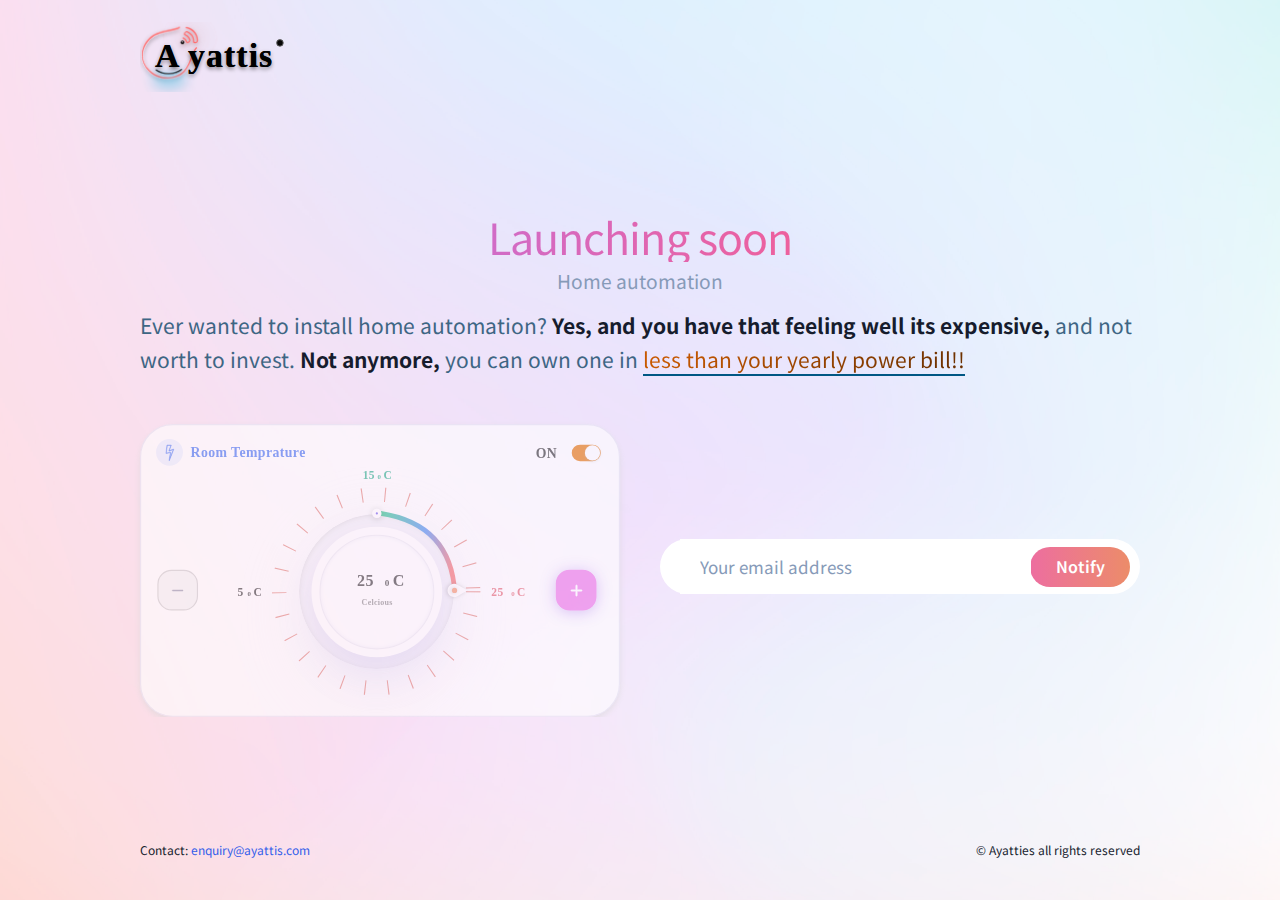
==== commit 5064a48e: "Updated notes" ====
--- a/index.html
+++ b/index.html
@@ -42,7 +42,7 @@
                         <small style="font-size: 1.2rem;"
                                class="text-muted mb-3 text-center">Home automation</small>
                         <p class="lead text-left mb-6 mb-lg-8">
-                            <span class="title-text">Ever wanted to install home automation?</span> <strong>Well its
+                            <span class="title-text">Ever wanted to install home automation?</span> <strong>Yes, and you have that feeling well its
                                 expensive,</strong> <span class="title-text">and not worth to invest.</span>
                             <strong>Not anymore,</strong>
                             <span class="title-text">you can own one in </span> <span
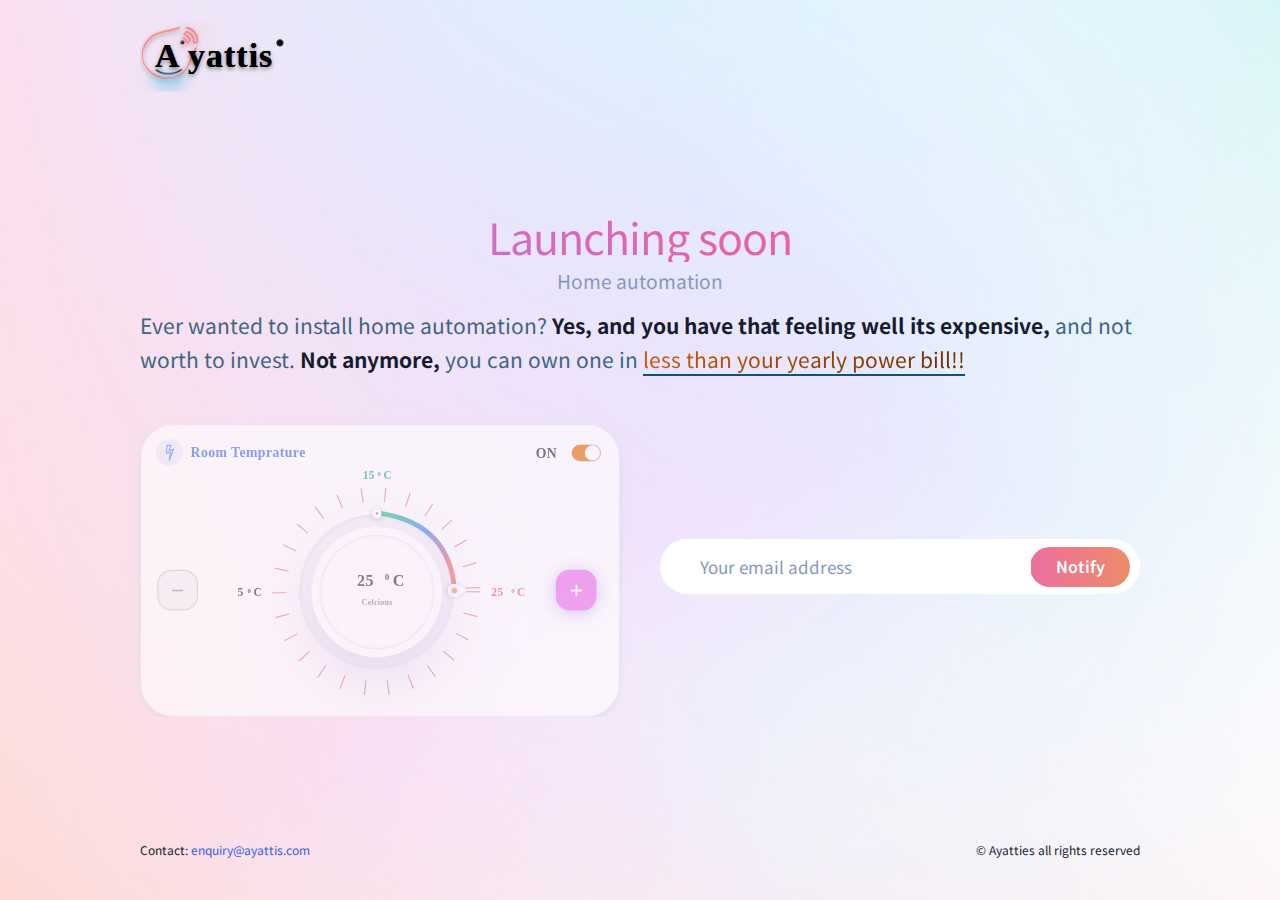
==== commit 87125c8e: "Fixed super script in thermostat" ====
--- a/index.html
+++ b/index.html
@@ -242,7 +242,7 @@
                                         <tspan x="221.986823"
                                                y="112.034483">25</tspan>
                                         <tspan x="239.211823"
-                                               y="112.034483"
+                                               y="109.034483"
                                                font-size="6"
                                                letter-spacing="0.1875">0</tspan>
                                         <tspan x="244.403323"
@@ -456,7 +456,7 @@
                                                         <tspan x="109.986823"
                                                                y="10.0344828">15</tspan>
                                                         <tspan x="122.821823"
-                                                               y="10.0344828"
+                                                               y="7.0344828"
                                                                font-size="6"
                                                                letter-spacing="0.1875">0</tspan>
                                                         <tspan x="128.013323"
@@ -471,7 +471,7 @@
                                                         <tspan x="0.98682284"
                                                                y="112.034483">5</tspan>
                                                         <tspan x="9.59932284"
-                                                               y="112.034483"
+                                                               y="109.034483"
                                                                font-size="6"
                                                                letter-spacing="0.1875">0</tspan>
                                                         <tspan x="14.7908228"
@@ -487,7 +487,7 @@
                                                            y="103.034483"
                                                            fill="#383838">25</tspan>
                                                     <tspan x="198.015404"
-                                                           y="103.034483"
+                                                           y="98.034483"
                                                            font-size="8"
                                                            letter-spacing="0.25"
                                                            fill="#383838">0</tspan>
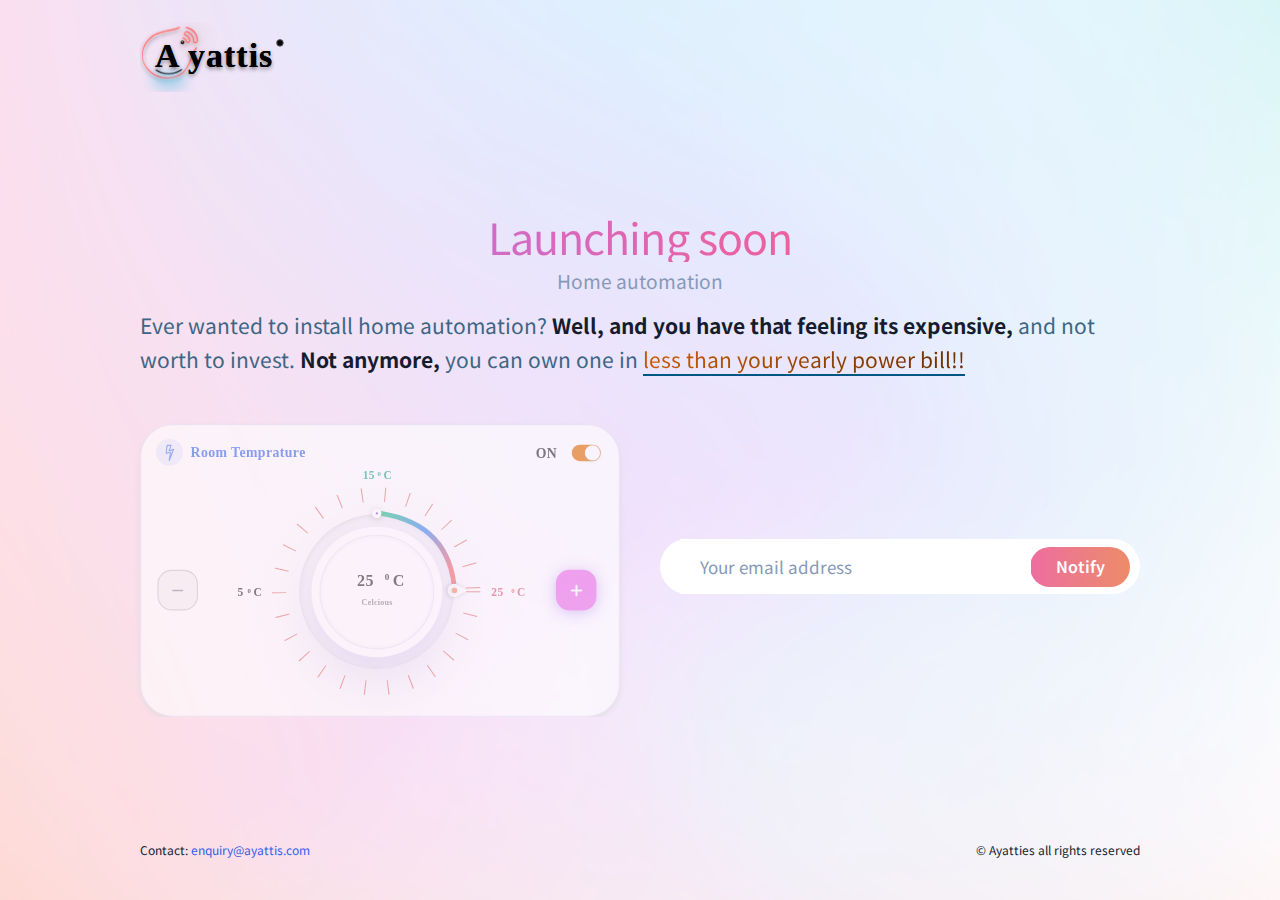
==== commit 771149c0: "corrected the wordings" ====
--- a/index.html
+++ b/index.html
@@ -42,7 +42,7 @@
                         <small style="font-size: 1.2rem;"
                                class="text-muted mb-3 text-center">Home automation</small>
                         <p class="lead text-left mb-6 mb-lg-8">
-                            <span class="title-text">Ever wanted to install home automation?</span> <strong>Yes, and you have that feeling well its
+                            <span class="title-text">Ever wanted to install home automation?</span> <strong>Well, and you have that feeling its
                                 expensive,</strong> <span class="title-text">and not worth to invest.</span>
                             <strong>Not anymore,</strong>
                             <span class="title-text">you can own one in </span> <span
